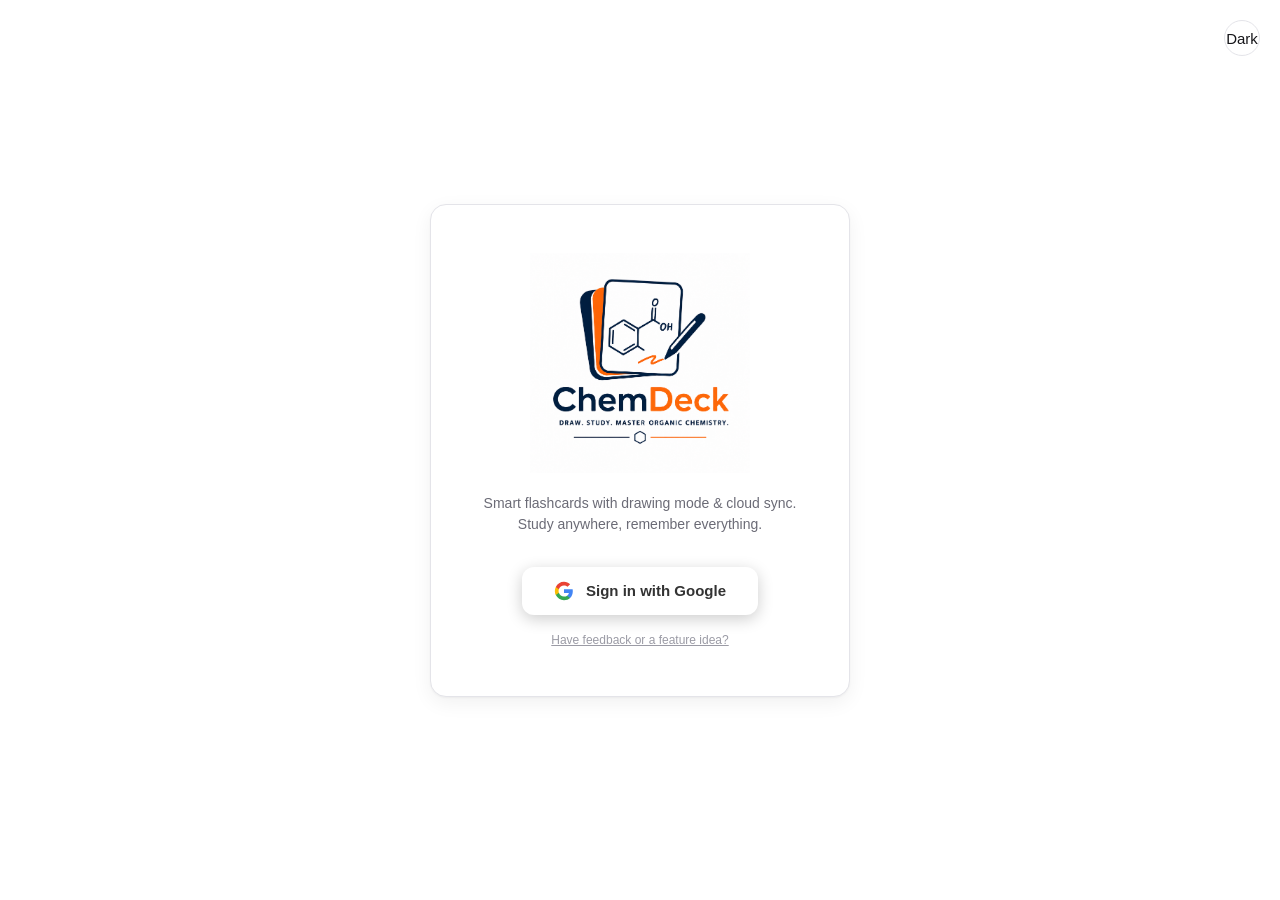
==== index.html @ 566e8d5b "Redesign maintenance page as asymmetric hero, add design guidelines Replace the floating centered ca" ====
<!DOCTYPE html>
<html lang="en">

<head>
    <meta charset="UTF-8" />
    <meta name="viewport" content="width=device-width, initial-scale=1.0, user-scalable=no" />
    <title>CHEMDECK — Smart Flashcards</title>
    <meta name="description" content="A beautiful flashcard app with drawing mode, Google sign-in, and cloud sync." />
    <meta http-equiv="Content-Security-Policy" content="default-src 'self'; script-src 'self' https://www.gstatic.com https://apis.google.com; style-src 'self' 'unsafe-inline' https://fonts.googleapis.com; font-src https://fonts.gstatic.com; img-src 'self' data: https://*.googleusercontent.com; connect-src 'self' https://*.googleapis.com https://securetoken.googleapis.com https://*.firebaseio.com wss://*.firebaseio.com; frame-src https://accounts.google.com https://*.firebaseapp.com; object-src 'none'; base-uri 'self';" />
    <script src="theme-init.js"></script>
    <link rel="preconnect" href="https://fonts.googleapis.com" />
    <link rel="preconnect" href="https://fonts.gstatic.com" crossorigin />
    <link href="https://fonts.googleapis.com/css2?family=Inter:wght@300;400;500;600;700;800&display=swap"
        rel="stylesheet" />
    <link rel="stylesheet" href="style.css" />

</head>

<body>

    <div id="maintenance-screen" class="maintenance-screen">
        <svg class="maintenance-watermark" viewBox="0 0 100 100" aria-hidden="true">
            <polygon points="100,50 75,93.3 25,93.3 0,50 25,6.7 75,6.7" />
        </svg>
        <div class="maintenance-header">
            <svg class="header-logo" viewBox="0 0 100 100" aria-hidden="true">
                <polygon points="100,50 75,93.3 25,93.3 0,50 25,6.7 75,6.7" />
            </svg>
            <span class="logo-text">ChemDeck</span>
        </div>
        <div class="maintenance-content">
            <h1>Do not disturb, science in progress</h1>
            <p>We spilled some code on the floor and we're cleaning it up. No flashcards were harmed. Give us a few minutes and act surprised when it's better.</p>
            <a class="btn btn-accent" href="https://docs.google.com/forms/d/e/1FAIpQLScUP8M6NQgWFrLJnILMcgqaDOjJzO_IBMbGm-C5LzXB8sd2Ug/viewform?usp=dialog"
                target="_blank" rel="noopener noreferrer">Send Feedback</a>
        </div>
    </div>
    <script src="status-check.js"></script>

    <div class="bg-glow">
        <div class="orb"></div>
        <div class="orb"></div>
        <div class="orb"></div>
    </div>

    <div id="login-screen">
        <button class="theme-toggle-login" id="theme-toggle-login" title="Toggle dark mode">Dark</button>
        <div class="login-card">
            <img src="logo-full.png" alt="ChemDeck — Draw. Study. Master organic chemistry." class="login-logo" />
            <p>Smart flashcards with drawing mode &amp; cloud sync.<br>Study anywhere, remember everything.</p>
            <button class="btn-google" id="btn-login">
                <svg viewBox="0 0 24 24">
                    <path fill="#4285F4"
                        d="M22.56 12.25c0-.78-.07-1.53-.2-2.25H12v4.26h5.92a5.06 5.06 0 0 1-2.2 3.32v2.77h3.57c2.08-1.92 3.27-4.74 3.27-8.1z" />
                    <path fill="#34A853"
                        d="M12 23c2.97 0 5.46-.98 7.28-2.66l-3.57-2.77c-.98.66-2.23 1.06-3.71 1.06-2.86 0-5.29-1.93-6.16-4.53H2.18v2.84C3.99 20.53 7.7 23 12 23z" />
                    <path fill="#FBBC05"
                        d="M5.84 14.09c-.22-.66-.35-1.36-.35-2.09s.13-1.43.35-2.09V7.07H2.18C1.43 8.55 1 10.22 1 12s.43 3.45 1.18 4.93l2.85-2.22.81-.62z" />
                    <path fill="#EA4335"
                        d="M12 5.38c1.62 0 3.06.56 4.21 1.64l3.15-3.15C17.45 2.09 14.97 1 12 1 7.7 1 3.99 3.47 2.18 7.07l3.66 2.84c.87-2.6 3.3-4.53 6.16-4.53z" />
                </svg>
                Sign in with Google
            </button>
            <a class="feedback-link"
                href="https://docs.google.com/forms/d/e/1FAIpQLScUP8M6NQgWFrLJnILMcgqaDOjJzO_IBMbGm-C5LzXB8sd2Ug/viewform?usp=dialog"
                target="_blank" rel="noopener noreferrer">Have feedback or a feature idea?</a>
        </div>
    </div>

    <div id="app">
        <header>
            <div class="header-left">
                <svg class="header-logo" viewBox="0 0 100 100" aria-hidden="true">
                    <polygon points="100,50 75,93.3 25,93.3 0,50 25,6.7 75,6.7" />
                </svg>
                <span class="logo-text">ChemDeck</span>
            </div>
            <div class="header-right">
                <div class="sync-indicator" id="sync-indicator">
                    <div class="sync-dot" id="sync-dot"></div>
                    <span id="sync-text">Synced</span>
                </div>
                <img class="user-avatar" id="user-avatar" src="" alt="avatar" />
                <span class="user-name" id="user-name"></span>
                <button class="btn btn-sm" id="theme-toggle" title="Toggle dark mode">Dark</button>
                <a class="btn btn-sm" id="btn-feedback"
                    href="https://docs.google.com/forms/d/e/1FAIpQLScUP8M6NQgWFrLJnILMcgqaDOjJzO_IBMbGm-C5LzXB8sd2Ug/viewform?usp=dialog"
                    target="_blank" rel="noopener noreferrer">Feedback</a>
                <button class="btn btn-sm" id="btn-logout">Sign Out</button>
            </div>
        </header>

        <div class="deck-bar" id="deck-bar"></div>

        <div class="toolbar" id="toolbar">
            <button class="btn btn-accent" id="btn-add"><span>＋</span> New Card</button>
            <button class="btn" id="btn-shuffle">Shuffle</button>
            <button class="btn" id="btn-draw-toggle">Draw</button>
            <button class="btn" id="btn-scratchpad-toggle">Pad</button>
            <button class="btn" id="btn-clear-canvas" style="display:none">Clear</button>
            <div class="spacer"></div>
            <span class="card-counter" id="card-counter">0 / 0</span>
        </div>

        <div class="card-stage" id="card-stage" style="display:none">
            <button class="card-nav-btn" id="btn-prev">‹</button>

            <div class="card-container" id="card-container">
                <div class="card-inner" id="card-inner">
                    <div class="card-face front">
                        <div class="card-face-label">
                            <span>Question</span>
                            <span class="side-badge">FRONT</span>
                        </div>
                        <div class="card-text" id="front-text" contenteditable="true"
                            data-placeholder="Click to type your question…"></div>
                        <div class="card-flip-hint">Click outside text to flip</div>
                        <canvas class="canvas-layer" id="canvas-front"></canvas>
                        <div class="draw-toolbar" id="draw-toolbar-front"></div>
                        <div class="flip-zone" id="flip-front"></div>
                    </div>
                    <div class="card-face back">
                        <div class="card-face-label">
                            <span>Answer</span>
                            <span class="side-badge">BACK</span>
                        </div>
                        <div class="card-text" id="back-text" contenteditable="true"
                            data-placeholder="Click to type the answer…"></div>
                        <div class="card-flip-hint">Click outside text to flip</div>
                        <canvas class="canvas-layer" id="canvas-back"></canvas>
                        <div class="draw-toolbar" id="draw-toolbar-back"></div>
                        <div class="flip-zone" id="flip-back"></div>
                    </div>
                </div>
            </div>

            <button class="card-nav-btn" id="btn-next">›</button>

            <div class="mobile-controls">
                <button class="mobile-btn" id="btn-mobile-prev">‹</button>
                <button class="mobile-btn flip-btn" id="btn-mobile-flip">↺ Flip</button>
                <button class="mobile-btn" id="btn-mobile-next">›</button>
            </div>

            <div class="scratchpad-container" id="scratchpad-container">
                <div class="scratchpad-header">
                    <span>Scratchpad</span>
                    <button class="btn btn-sm" id="btn-clear-scratchpad"
                        style="background:transparent; border:1px solid rgba(255,255,255,0.2); padding:4px 8px; color:var(--text-secondary);">
                        Clear</button>
                </div>
                <div class="draw-toolbar active" id="draw-toolbar-scratchpad"
                    style="position:static; transform:none; display:flex; padding:6px 12px; background:rgba(0,0,0,0.2); border-radius:0; border:none; border-bottom:1px solid var(--glass-border); flex-wrap:wrap; box-shadow:none; cursor:default;">
                </div>
                <div class="scratchpad-body">
                    <canvas class="scratchpad-canvas" id="canvas-scratchpad"></canvas>
                </div>
            </div>
        </div>

        <div class="empty-state" id="empty-state">
            <h2>No flashcards yet</h2>
            <p>Create your first flashcard to start studying. Your cards sync across all your devices!</p>
            <button class="btn btn-accent" id="btn-create-first">＋ Create First Card</button>
        </div>

        <div class="card-grid-section" id="grid-section" style="display:none">
            <div class="section-header">All Cards</div>
            <div class="card-grid" id="card-grid"></div>
        </div>
    </div>

    <div class="toast-container" id="toast-container"></div>

    <script type="module" src="script.js"></script>
</body>

</html>
---- style.css ----
*,
        *::before,
        *::after {
            margin: 0;
            padding: 0;
            box-sizing: border-box;
        }

        :root {
            --bg-primary: #ffffff;
            --bg-secondary: #f7f7f8;
            --bg-card: #ffffff;
            --bg-card-hover: #fafafa;
            --glass: #ffffff;
            --glass-border: #e4e4e9;
            --text-primary: #16161a;
            --text-secondary: #6b6b76;
            --text-muted: #9b9ba5;
            --accent: #001e3f;
            --accent-glow: rgba(0, 30, 63, 0.08);
            --accent-light: #143c64;
            --accent-2: #fe6909;
            --accent-2-glow: rgba(254, 105, 9, 0.12);
            --danger: #dc2626;
            --success: #16a34a;
            --warning: #d97706;
            --radius: 12px;
            --radius-sm: 8px;
            --radius-xs: 6px;
            --shadow: 0 1px 2px rgba(16,16,20,0.04), 0 6px 20px rgba(16,16,20,0.06);
            --transition: 0.15s ease;
            color-scheme: light;
        }

        @media (prefers-color-scheme: dark) {
            :root:not([data-theme="light"]) {
                --bg-primary: #0b0f14;
                --bg-secondary: #12171e;
                --bg-card: #12171e;
                --bg-card-hover: #1a212b;
                --glass: #12171e;
                --glass-border: #262d38;
                --text-primary: #f1f3f5;
                --text-secondary: #a3adb8;
                --text-muted: #6b7684;
                --accent: #5b8fd9;
                --accent-glow: rgba(91, 143, 217, 0.15);
                --accent-light: #7fa8e3;
                --accent-2: #ff7a1f;
                --accent-2-glow: rgba(255, 122, 31, 0.18);
                --danger: #ef4444;
                --success: #22c55e;
                --warning: #f59e0b;
                --shadow: 0 1px 2px rgba(0,0,0,0.3), 0 8px 24px rgba(0,0,0,0.5);
                color-scheme: dark;
            }
        }

        :root[data-theme="dark"] {
            --bg-primary: #0b0f14;
            --bg-secondary: #12171e;
            --bg-card: #12171e;
            --bg-card-hover: #1a212b;
            --glass: #12171e;
            --glass-border: #262d38;
            --text-primary: #f1f3f5;
            --text-secondary: #a3adb8;
            --text-muted: #6b7684;
            --accent: #5b8fd9;
            --accent-glow: rgba(91, 143, 217, 0.15);
            --accent-light: #7fa8e3;
            --accent-2: #ff7a1f;
            --accent-2-glow: rgba(255, 122, 31, 0.18);
            --danger: #ef4444;
            --success: #22c55e;
            --warning: #f59e0b;
            --shadow: 0 1px 2px rgba(0,0,0,0.3), 0 8px 24px rgba(0,0,0,0.5);
            color-scheme: dark;
        }

        body {
            font-family: 'Inter', -apple-system, sans-serif;
            background: var(--bg-primary);
            color: var(--text-primary);
            min-height: 100vh;
            overflow-x: hidden;
        }

        /* ── Animated Background ── */
        .bg-glow {
            display: none;
        }

        .bg-glow .orb {
            position: absolute;
            border-radius: 50%;
            filter: blur(120px);
            opacity: 0.3;
            animation: orbFloat 20s ease-in-out infinite alternate;
        }

        .bg-glow .orb:nth-child(1) {
            width: 600px;
            height: 600px;
            background: var(--accent);
            top: -10%;
            left: -10%;
            animation-duration: 25s;
        }

        .bg-glow .orb:nth-child(2) {
            width: 500px;
            height: 500px;
            background: var(--accent-2);
            bottom: -15%;
            right: -10%;
            animation-duration: 30s;
            animation-delay: -5s;
        }

        .bg-glow .orb:nth-child(3) {
            width: 350px;
            height: 350px;
            background: #e879f9;
            top: 50%;
            left: 50%;
            transform: translate(-50%, -50%);
            animation-duration: 22s;
            animation-delay: -10s;
        }

        @keyframes orbFloat {
            0% {
                transform: translate(0, 0) scale(1);
            }

            33% {
                transform: translate(40px, -30px) scale(1.05);
            }

            66% {
                transform: translate(-20px, 40px) scale(0.95);
            }

            100% {
                transform: translate(30px, 20px) scale(1.02);
            }
        }

        /* ── Login Screen ── */
        #login-screen {
            position: fixed;
            inset: 0;
            z-index: 100;
            display: flex;
            align-items: center;
            justify-content: center;
            background: var(--bg-primary);
            transition: opacity 0.4s ease, visibility 0.4s ease;
        }

        #login-screen.hidden {
            opacity: 0;
            visibility: hidden;
            pointer-events: none;
        }

        .login-card {
            background: var(--glass);
            border: 1px solid var(--glass-border);
            border-radius: 16px;
            padding: 48px 40px;
            text-align: center;
            max-width: 420px;
            width: 90%;
            box-shadow: var(--shadow);
            animation: fadeInUp 0.6s ease-out;
        }

        .login-logo {
            width: 220px;
            max-width: 100%;
            height: auto;
            display: block;
            margin: 0 auto 20px;
        }

        .login-card p {
            color: var(--text-secondary);
            font-size: 14px;
            margin-bottom: 32px;
            line-height: 1.5;
        }

        .btn-google {
            display: inline-flex;
            align-items: center;
            gap: 12px;
            background: #fff;
            color: #333;
            border: none;
            padding: 14px 32px;
            border-radius: 12px;
            font-size: 15px;
            font-weight: 600;
            font-family: inherit;
            cursor: pointer;
            transition: var(--transition);
            box-shadow: 0 4px 16px rgba(0, 0, 0, 0.2);
        }

        .btn-google:hover {
            transform: translateY(-2px);
            box-shadow: 0 8px 24px rgba(0, 0, 0, 0.3);
        }

        .btn-google:active {
            transform: translateY(0);
        }

        .btn-google svg {
            width: 20px;
            height: 20px;
            flex-shrink: 0;
        }

        .btn-google:disabled {
            opacity: 0.6;
            cursor: wait;
        }

        .theme-toggle-login {
            position: absolute;
            top: 20px;
            right: 20px;
            width: 36px;
            height: 36px;
            border-radius: 50%;
            border: 1px solid var(--glass-border);
            background: var(--glass);
            color: var(--text-primary);
            font-size: 15px;
            cursor: pointer;
            display: flex;
            align-items: center;
            justify-content: center;
            transition: var(--transition);
        }

        .theme-toggle-login:hover {
            background: var(--bg-card-hover);
        }

        .feedback-link {
            display: inline-block;
            margin-top: 18px;
            font-size: 12px;
            color: var(--text-muted);
            text-decoration: underline;
        }

        .feedback-link:hover {
            color: var(--accent);
        }

        /* ── Maintenance Screen ── */
        .maintenance-screen {
            display: none;
            position: fixed;
            inset: 0;
            z-index: 1000;
            flex-direction: column;
            background: var(--bg-primary);
            overflow: hidden;
            padding: 28px 40px 64px;
        }

        .maintenance-screen.visible {
            display: flex;
        }

        .maintenance-watermark {
            position: absolute;
            width: 620px;
            height: 620px;
            right: -140px;
            bottom: -160px;
            color: var(--accent);
            opacity: 0.06;
            pointer-events: none;
        }

        .maintenance-watermark polygon {
            fill: currentColor;
        }

        .maintenance-header {
            display: flex;
            align-items: center;
            gap: 10px;
            position: relative;
            z-index: 1;
        }

        .maintenance-content {
            position: relative;
            z-index: 1;
            max-width: 480px;
            margin-top: auto;
            animation: fadeInUp 0.6s ease-out;
        }

        .maintenance-content h1 {
            font-size: 40px;
            font-weight: 800;
            line-height: 1.15;
            color: var(--text-primary);
            margin-bottom: 16px;
        }

        .maintenance-content p {
            color: var(--text-secondary);
            font-size: 15px;
            line-height: 1.6;
            margin-bottom: 28px;
        }

        /* ── App Shell ── */
        #app {
            display: none;
            position: relative;
            z-index: 1;
        }

        #app.visible {
            display: block;
            animation: fadeInUp 0.5s ease-out;
        }

        @keyframes fadeInUp {
            from {
                opacity: 0;
                transform: translateY(20px);
            }

            to {
                opacity: 1;
                transform: translateY(0);
            }
        }

        /* ── Header ── */
        header {
            display: flex;
            align-items: center;
            justify-content: space-between;
            padding: 20px 32px;
            background: var(--bg-primary);
            border-bottom: 1px solid var(--glass-border);
            position: sticky;
            top: 0;
            z-index: 50;
        }

        .header-left {
            display: flex;
            align-items: center;
            gap: 10px;
        }

        .header-logo {
            height: 26px;
            width: 26px;
            display: block;
            color: var(--accent);
            flex-shrink: 0;
        }

        .header-logo polygon {
            fill: currentColor;
        }

        .header-left .logo-text {
            font-size: 20px;
            font-weight: 800;
            color: var(--accent);
        }

        .header-right {
            display: flex;
            align-items: center;
            gap: 10px;
        }

        .user-avatar {
            width: 32px;
            height: 32px;
            border-radius: 50%;
            border: 2px solid var(--accent);
            object-fit: cover;
        }

        .user-name {
            font-size: 13px;
            font-weight: 500;
            color: var(--text-secondary);
            max-width: 120px;
            overflow: hidden;
            text-overflow: ellipsis;
            white-space: nowrap;
        }

        /* ── Buttons ── */
        .btn {
            display: inline-flex;
            align-items: center;
            gap: 6px;
            padding: 10px 16px;
            border-radius: var(--radius-sm);
            font-size: 12px;
            font-weight: 600;
            font-family: inherit;
            border: 1px solid var(--glass-border);
            background: var(--glass);
            color: var(--text-primary);
            cursor: pointer;
            transition: var(--transition);
            white-space: nowrap;
            user-select: none;
            flex-shrink: 0;
            text-decoration: none;
        }

        .btn:hover {
            background: var(--bg-card-hover);
            border-color: rgba(255, 255, 255, 0.18);
            transform: translateY(-1px);
        }

        .btn:active {
            transform: translateY(0);
        }

        .btn-accent {
            background: var(--accent);
            border-color: transparent;
            color: #fff;
        }

        .btn-accent:hover {
            background: var(--accent-light);
            border-color: transparent;
        }

        .btn-danger {
            border-color: rgba(244, 63, 94, 0.3);
            color: var(--danger);
        }

        .btn-danger:hover {
            background: rgba(244, 63, 94, 0.1);
            border-color: rgba(244, 63, 94, 0.4);
        }

        .btn-sm {
            padding: 6px 12px;
            font-size: 11px;
            border-radius: var(--radius-xs);
        }

        .btn-active {
            border-color: var(--accent) !important;
            background: var(--accent-glow) !important;
            color: var(--accent) !important;
        }

        /* ── Toolbar — FIX: wrap nicely, all buttons same row, scroll on overflow ── */
        .toolbar {
            display: flex;
            align-items: center;
            gap: 8px;
            padding: 14px 32px;
            flex-wrap: nowrap;
            overflow-x: auto;
            scrollbar-width: none;
            border-bottom: 1px solid var(--glass-border);
            background: var(--bg-primary);
        }

        .toolbar::-webkit-scrollbar {
            display: none;
        }

        .toolbar .spacer {
            flex: 1;
            min-width: 8px;
        }

        .card-counter {
            font-size: 12px;
            color: var(--text-secondary);
            font-weight: 500;
            background: var(--glass);
            padding: 5px 12px;
            border-radius: 20px;
            border: 1px solid var(--glass-border);
            white-space: nowrap;
            flex-shrink: 0;
        }

        /* ── Card Stage ── */
        .card-stage {
            display: flex;
            align-items: center;
            justify-content: center;
            padding: 32px 40px 52px;
            min-height: 480px;
            perspective: 1200px;
            background: var(--bg-primary);
        }

        .card-nav-btn {
            width: 44px;
            height: 44px;
            border-radius: 50%;
            border: 1px solid var(--glass-border);
            background: var(--glass);
            color: var(--text-primary);
            display: flex;
            align-items: center;
            justify-content: center;
            cursor: pointer;
            transition: var(--transition);
            flex-shrink: 0;
            font-size: 20px;
        }

        .card-nav-btn:hover {
            background: var(--bg-card-hover);
            transform: scale(1.08);
        }

        .card-nav-btn:disabled {
            opacity: 0.3;
            cursor: not-allowed;
            transform: none;
        }

        /* ── Mobile Controls ── */
        .mobile-controls {
            display: none;
            width: 100%;
            max-width: 400px;
            margin: 16px auto 0;
            gap: 12px;
            justify-content: center;
            align-items: center;
        }

        .mobile-btn {
            background: var(--glass);
            border: 1px solid var(--glass-border);
            color: var(--text-primary);
            border-radius: 8px;
            padding: 12px 18px;
            font-size: 14px;
            font-weight: 600;
            display: flex;
            align-items: center;
            justify-content: center;
            gap: 6px;
            cursor: pointer;
            transition: var(--transition);
        }

        .mobile-btn:hover {
            background: var(--bg-card-hover);
            transform: translateY(-2px);
        }

        .mobile-btn:active {
            transform: translateY(0);
        }

        .mobile-btn:disabled {
            opacity: 0.3;
            cursor: not-allowed;
            transform: none;
        }

        .mobile-btn.flip-btn {
            flex: 1;
            background: var(--accent-glow);
            border-color: var(--accent);
            color: var(--text-primary);
        }

        .mobile-btn.flip-btn:hover {
            background: rgba(0, 30, 63, 0.16);
        }

        /* ── Flashcard ── */
        .card-container {
            width: 580px;
            max-width: calc(100vw - 160px);
            height: 360px;
            margin: 0 20px;
            position: relative;
            /* FIX: disable long-press text selection */
            -webkit-user-select: none;
            user-select: none;
            -webkit-touch-callout: none;
        }

        .card-inner {
            width: 100%;
            height: 100%;
            position: relative;
            transform-style: preserve-3d;
            transition: transform 0.7s cubic-bezier(0.4, 0, 0.2, 1);
        }

        .card-container.flipped .card-inner {
            transform: rotateY(180deg);
        }

        .card-face {
            position: absolute;
            inset: 0;
            backface-visibility: hidden;
            border-radius: 16px;
            border: 1px solid var(--glass-border);
            background: var(--bg-card);
            box-shadow: var(--shadow);
            display: flex;
            flex-direction: column;
            overflow: hidden;
        }

        .card-face.back {
            transform: rotateY(180deg);
            pointer-events: none;
        }

        .card-container.flipped .card-face.front {
            pointer-events: none;
        }

        .card-container.flipped .card-face.back {
            pointer-events: auto;
        }

        .card-face-label {
            font-size: 10px;
            font-weight: 700;
            text-transform: uppercase;
            letter-spacing: 2px;
            color: var(--text-muted);
            padding: 14px 20px 0;
            display: flex;
            align-items: center;
            justify-content: space-between;
            flex-shrink: 0;
            /* FIX: no text selection on labels */
            -webkit-user-select: none;
            user-select: none;
        }

        .card-face-label .side-badge {
            background: var(--accent);
            color: #fff;
            padding: 3px 10px;
            border-radius: 20px;
            font-size: 9px;
            letter-spacing: 1.5px;
        }

        .card-face.back .card-face-label .side-badge {
            background: var(--accent-2);
        }

        .card-text {
            flex: 1;
            padding: 12px 24px 16px;
            font-size: 18px;
            line-height: 1.6;
            font-weight: 400;
            color: var(--text-primary);
            overflow-y: auto;
            outline: none;
            display: flex;
            align-items: center;
            justify-content: center;
            text-align: center;
            word-break: break-word;
            cursor: text;
            position: relative;
            z-index: 2;
            /* Allow text selection only when contenteditable */
            -webkit-user-select: text;
            user-select: text;
        }

        .card-text:empty::before {
            content: attr(data-placeholder);
            color: var(--text-muted);
            font-style: italic;
            pointer-events: none;
        }

        body.draw-mode .card-text:empty::before,
        .card-text.has-drawing:empty:not(:focus)::before {
            display: none;
        }

        body.draw-mode .card-flip-hint {
            opacity: 0.3;
        }

        body.draw-mode .card-face-label {
            opacity: 0.3;
        }

        .card-text:focus {
            background: var(--accent-glow);
            border-radius: 8px;
        }

        .card-flip-hint {
            font-size: 10px;
            color: var(--text-muted);
            text-align: center;
            padding: 0 20px 10px;
            flex-shrink: 0;
            letter-spacing: 0.5px;
            /* FIX: no selection */
            -webkit-user-select: none;
            user-select: none;
            pointer-events: none;
        }

        .flip-zone {
            position: absolute;
            inset: 0;
            z-index: 1;
            cursor: pointer;
            /* FIX: prevent long-press callout */
            -webkit-user-select: none;
            user-select: none;
            -webkit-touch-callout: none;
        }

        /* ── Drawing Canvas ── */
        .canvas-layer {
            position: absolute;
            inset: 0;
            border-radius: 20px;
            z-index: 10;
            pointer-events: none;
            cursor: crosshair;
            touch-action: none;
            /* FIX: overflow visible for zoom */
            transform-origin: 0 0;
        }

        .canvas-layer.active {
            pointer-events: auto;
        }

        /* ── Draw Toolbar — FIX: compact, draggable, small ── */
        .draw-toolbar {
            position: absolute;
            z-index: 20;
            display: none;
            background: var(--bg-card);
            border: 1px solid var(--glass-border);
            border-radius: 12px;
            padding: 6px 10px;
            gap: 6px;
            align-items: center;
            flex-wrap: nowrap;
            overflow-x: auto;
            scrollbar-width: none;
            max-width: calc(100% - 16px);
            box-shadow: var(--shadow);
            /* Start at top-right so it doesn't block the card center */
            bottom: auto;
            top: 12px;
            left: 50%;
            transform: translateX(-50%);
            cursor: grab;
            /* Compact height */
            min-height: 36px;
        }

        .draw-toolbar::-webkit-scrollbar {
            display: none;
        }

        .draw-toolbar.dragging {
            cursor: grabbing;
        }

        .draw-toolbar.active {
            display: flex;
        }

        .draw-toolbar .drag-handle {
            font-size: 11px;
            color: var(--text-muted);
            cursor: grab;
            padding: 0 4px 0 0;
            flex-shrink: 0;
            letter-spacing: 1px;
        }

        .color-swatch {
            width: 18px;
            height: 18px;
            border-radius: 50%;
            border: 2px solid transparent;
            cursor: pointer;
            transition: var(--transition);
            flex-shrink: 0;
        }

        .color-swatch:hover,
        .color-swatch.active {
            border-color: #fff;
            transform: scale(1.15);
        }

        .eraser-btn {
            display: flex;
            align-items: center;
            gap: 3px;
            padding: 3px 6px;
            border-radius: 6px;
            border: 2px solid transparent;
            background: rgba(255, 255, 255, 0.08);
            color: var(--text-secondary);
            cursor: pointer;
            transition: var(--transition);
            font-size: 10px;
            font-weight: 600;
            font-family: inherit;
            flex-shrink: 0;
            white-space: nowrap;
        }

        .eraser-btn:hover {
            background: rgba(255, 255, 255, 0.14);
            color: var(--text-primary);
        }

        .eraser-btn.active {
            border-color: var(--danger);
            background: rgba(244, 63, 94, 0.15);
            color: #fff;
        }

        .eraser-btn svg {
            width: 11px;
            height: 11px;
            fill: currentColor;
        }

        .draw-size {
            width: 40px;
            accent-color: var(--accent);
        }

        .draw-toolbar .sep {
            width: 1px;
            height: 14px;
            background: var(--glass-border);
            margin: 0 2px;
            flex-shrink: 0;
        }

        .undo-redo-btn {
            display: flex;
            align-items: center;
            justify-content: center;
            width: 22px;
            height: 22px;
            border-radius: 5px;
            border: 1px solid rgba(255, 255, 255, 0.12);
            background: rgba(255, 255, 255, 0.06);
            color: var(--text-secondary);
            cursor: pointer;
            transition: var(--transition);
            font-size: 11px;
            flex-shrink: 0;
            padding: 0;
            font-family: inherit;
        }

        .undo-redo-btn:hover:not(:disabled) {
            background: rgba(255, 255, 255, 0.14);
            color: var(--text-primary);
        }

        .undo-redo-btn:disabled {
            opacity: 0.25;
            cursor: not-allowed;
        }

        /* ── Highlighter button ── */
        .highlighter-btn {
            display: flex;
            align-items: center;
            gap: 3px;
            padding: 3px 6px;
            border-radius: 6px;
            border: 2px solid transparent;
            background: rgba(255, 255, 255, 0.08);
            color: var(--text-secondary);
            cursor: pointer;
            transition: var(--transition);
            font-size: 10px;
            font-weight: 600;
            font-family: inherit;
            flex-shrink: 0;
            white-space: nowrap;
        }

        .highlighter-btn:hover {
            background: rgba(255, 255, 255, 0.14);
            color: var(--text-primary);
        }

        .highlighter-btn.active {
            border-color: var(--warning);
            background: rgba(245, 158, 11, 0.15);
            color: #fff;
        }

        .highlighter-btn svg {
            width: 12px;
            height: 12px;
            fill: currentColor;
        }

        /* ── Scratchpad ── */
        .scratchpad-container {
            display: none;
            flex-direction: column;
            width: 340px;
            height: 380px;
            background: var(--bg-card);
            border: 1px solid var(--glass-border);
            border-radius: 16px;
            box-shadow: var(--shadow);
            position: relative;
            flex-shrink: 0;
            margin-left: 24px;
        }

        body.scratchpad-open .scratchpad-container {
            display: flex;
            animation: fadeInRight 0.3s ease-out;
        }

        @keyframes fadeInRight {
            from {
                opacity: 0;
                transform: translateX(20px);
            }

            to {
                opacity: 1;
                transform: translateX(0);
            }
        }

        .scratchpad-header {
            display: flex;
            align-items: center;
            justify-content: space-between;
            padding: 14px 18px;
            border-bottom: 1px solid var(--glass-border);
            background: var(--bg-secondary);
            border-radius: 16px 16px 0 0;
        }

        .scratchpad-header span {
            font-size: 13px;
            font-weight: 700;
            color: var(--text-secondary);
            text-transform: uppercase;
            letter-spacing: 1px;
            display: flex;
            align-items: center;
            gap: 6px;
        }

        .scratchpad-body {
            flex: 1;
            position: relative;
            border-radius: 0 0 16px 16px;
            overflow: hidden;
            background: var(--bg-primary);
        }

        .scratchpad-canvas {
            position: absolute;
            inset: 0;
            width: 100%;
            height: 100%;
            cursor: crosshair;
            touch-action: none;
            z-index: 10;
        }

        /* ── Card Grid ── */
        .card-grid-section {
            padding: 0 32px 60px;
            background: var(--bg-primary);
        }

        .section-header {
            font-size: 13px;
            font-weight: 700;
            color: var(--text-secondary);
            text-transform: uppercase;
            letter-spacing: 1.5px;
            margin-bottom: 14px;
            padding-left: 4px;
        }

        .card-grid {
            display: grid;
            grid-template-columns: repeat(auto-fill, minmax(200px, 1fr));
            gap: 16px;
        }

        .grid-card {
            background: var(--bg-card);
            border: 1px solid var(--glass-border);
            border-radius: var(--radius-sm);
            padding: 20px;
            cursor: pointer;
            transition: var(--transition);
            position: relative;
            min-height: 110px;
            display: flex;
            flex-direction: column;
            justify-content: center;
        }

        .grid-card:hover {
            background: var(--bg-card-hover);
            box-shadow: var(--shadow);
            border-color: var(--accent);
        }

        .grid-card.active {
            border-color: var(--accent);
            background: var(--accent-glow);
        }

        .grid-card-drawing-preview {
            width: 100%;
            height: auto;
            max-height: 60px;
            object-fit: contain;
            margin-bottom: 8px;
            border-radius: 6px;
            pointer-events: none;
            background: var(--bg-secondary);
        }

        .grid-card .gc-front {
            font-size: 13px;
            font-weight: 600;
            color: var(--text-primary);
            margin-bottom: 4px;
            overflow: hidden;
            text-overflow: ellipsis;
            display: -webkit-box;
            -webkit-line-clamp: 2;
            line-clamp: 2;
            -webkit-box-orient: vertical;
        }

        .grid-card .gc-back {
            font-size: 11px;
            color: var(--text-muted);
            overflow: hidden;
            text-overflow: ellipsis;
            display: -webkit-box;
            -webkit-line-clamp: 1;
            line-clamp: 1;
            -webkit-box-orient: vertical;
        }

        .grid-card .gc-num {
            position: absolute;
            top: 8px;
            right: 10px;
            font-size: 10px;
            font-weight: 700;
            color: var(--text-muted);
        }

        .grid-card .gc-delete {
            position: absolute;
            bottom: 8px;
            right: 8px;
            width: 24px;
            height: 24px;
            border-radius: 6px;
            border: none;
            background: transparent;
            color: var(--text-muted);
            cursor: pointer;
            display: flex;
            align-items: center;
            justify-content: center;
            font-size: 14px;
            transition: var(--transition);
            opacity: 0;
        }

        .grid-card:hover .gc-delete {
            opacity: 1;
        }

        .grid-card .gc-delete:hover {
            color: var(--danger);
            background: rgba(244, 63, 94, 0.1);
        }

        .grid-card.add-card {
            border-style: dashed;
            border-color: var(--glass-border);
            align-items: center;
            color: var(--text-secondary);
            font-size: 13px;
            font-weight: 600;
            gap: 4px;
            flex-direction: column;
            background: var(--bg-primary);
        }

        .grid-card.add-card:hover {
            border-color: var(--accent);
            color: var(--accent);
            background: var(--accent-glow);
        }

        .grid-card.add-card .plus {
            font-size: 28px;
            line-height: 1;
        }

        /* ── Empty State ── */
        .empty-state {
            display: flex;
            flex-direction: column;
            align-items: center;
            justify-content: center;
            padding: 60px 20px;
            text-align: center;
            animation: fadeInUp 0.6s ease-out;
        }

        .empty-state h2 {
            font-size: 22px;
            font-weight: 700;
            margin-bottom: 8px;
        }

        .empty-state p {
            color: var(--text-secondary);
            font-size: 14px;
            margin-bottom: 24px;
            max-width: 360px;
            line-height: 1.5;
        }

        /* ── Confirm Modal ── */
        .modal-overlay {
            position: fixed;
            inset: 0;
            z-index: 200;
            background: rgba(0, 0, 0, 0.4);
            display: flex;
            align-items: center;
            justify-content: center;
            animation: modalFadeIn 0.2s ease;
        }

        .modal-box {
            background: var(--bg-card);
            border: 1px solid var(--glass-border);
            border-radius: var(--radius);
            padding: 32px 36px;
            max-width: 400px;
            width: 90%;
            box-shadow: var(--shadow);
            animation: fadeInUp 0.25s ease-out;
        }

        .modal-box h3 {
            font-size: 16px;
            font-weight: 700;
            margin-bottom: 8px;
        }

        .modal-box p {
            font-size: 13px;
            color: var(--text-secondary);
            margin-bottom: 20px;
            line-height: 1.5;
        }

        .modal-actions {
            display: flex;
            gap: 10px;
            justify-content: flex-end;
        }

        @keyframes modalFadeIn {
            from {
                opacity: 0;
            }

            to {
                opacity: 1;
            }
        }

        /* ── Toast ── */
        .toast-container {
            position: fixed;
            bottom: 28px;
            right: 28px;
            z-index: 9999;
            display: flex;
            flex-direction: column;
            gap: 10px;
        }

        .toast {
            background: var(--bg-secondary);
            border: 1px solid var(--glass-border);
            border-radius: var(--radius-sm);
            padding: 14px 22px;
            font-size: 13px;
            font-weight: 500;
            color: var(--text-primary);
            box-shadow: var(--shadow);
            animation: toastIn 0.3s ease-out;
            display: flex;
            align-items: center;
            gap: 10px;
        }

        .toast.success {
            border-left: 3px solid var(--success);
        }

        .toast.error {
            border-left: 3px solid var(--danger);
        }

        .toast.info {
            border-left: 3px solid var(--accent-2);
        }

        @keyframes toastIn {
            from {
                opacity: 0;
                transform: translateX(40px);
            }

            to {
                opacity: 1;
                transform: translateX(0);
            }
        }

        /* ── Sync indicator ── */
        .sync-indicator {
            display: flex;
            align-items: center;
            gap: 6px;
            font-size: 11px;
            color: var(--text-muted);
        }

        .sync-dot {
            width: 6px;
            height: 6px;
            border-radius: 50%;
            background: var(--success);
            flex-shrink: 0;
        }

        .sync-dot.syncing {
            background: var(--warning);
            animation: pulse 1s ease infinite;
        }

        @keyframes pulse {

            0%,
            100% {
                opacity: 1;
            }

            50% {
                opacity: 0.4;
            }
        }

        /* ── Loading spinner ── */
        .spinner {
            width: 18px;
            height: 18px;
            border: 2px solid rgba(255, 255, 255, 0.2);
            border-top-color: #fff;
            border-radius: 50%;
            animation: spin 0.6s linear infinite;
            display: inline-block;
        }

        @keyframes spin {
            to {
                transform: rotate(360deg);
            }
        }

        /* ── Deck Bar ── */
        .deck-bar {
            display: flex;
            align-items: center;
            gap: 10px;
            padding: 12px 32px;
            overflow-x: auto;
            scrollbar-width: none;
            border-bottom: 1px solid var(--glass-border);
            background: var(--bg-primary);
        }

        .deck-bar::-webkit-scrollbar {
            display: none;
        }

        .deck-bar-label {
            font-size: 10px;
            font-weight: 700;
            text-transform: uppercase;
            letter-spacing: 1.5px;
            color: var(--text-muted);
            flex-shrink: 0;
            margin-right: 4px;
        }

        .deck-chip {
            display: flex;
            align-items: center;
            gap: 8px;
            padding: 8px 16px;
            border-radius: 20px;
            border: 1px solid var(--glass-border);
            background: var(--bg-card);
            color: var(--text-secondary);
            font-size: 13px;
            font-weight: 600;
            font-family: inherit;
            cursor: pointer;
            transition: var(--transition);
            white-space: nowrap;
            flex-shrink: 0;
            position: relative;
        }

        .deck-chip:hover {
            background: var(--bg-card-hover);
            border-color: var(--glass-border);
            color: var(--text-primary);
        }

        .deck-chip.active {
            background: var(--accent-glow);
            border-color: var(--accent);
            color: var(--accent);
        }

        .deck-chip .deck-count {
            font-size: 10px;
            opacity: 0.7;
            font-weight: 400;
        }

        .deck-chip .deck-actions {
            display: flex;
            gap: 2px;
            margin-left: 2px;
        }

        .deck-chip .deck-action-btn {
            background: none;
            border: none;
            color: inherit;
            cursor: pointer;
            font-size: 11px;
            padding: 0 2px;
            opacity: 0;
            transition: opacity 0.2s;
            font-family: inherit;
        }

        .deck-chip:hover .deck-action-btn,
        .deck-chip.active .deck-action-btn {
            opacity: 0.6;
        }

        .deck-chip .deck-action-btn:hover {
            opacity: 1;
        }

        .deck-chip.add-deck {
            border-style: dashed;
            border-color: var(--glass-border);
            color: var(--text-secondary);
            gap: 4px;
            background: var(--bg-primary);
        }

        .deck-chip.add-deck:hover {
            border-color: var(--accent);
            color: var(--accent);
            background: var(--accent-glow);
        }

        /* ── Deck Modal ── */
        .deck-modal-overlay {
            position: fixed;
            inset: 0;
            z-index: 200;
            background: rgba(0, 0, 0, 0.4);
            display: flex;
            align-items: center;
            justify-content: center;
            animation: modalFadeIn 0.2s ease;
        }

        .deck-modal {
            background: var(--bg-card);
            border: 1px solid var(--glass-border);
            border-radius: var(--radius);
            padding: 32px 36px;
            max-width: 420px;
            width: 90%;
            box-shadow: var(--shadow);
            animation: fadeInUp 0.25s ease-out;
        }

        .deck-modal h3 {
            font-size: 16px;
            font-weight: 700;
            margin-bottom: 16px;
        }

        .deck-modal input {
            width: 100%;
            padding: 10px 14px;
            border-radius: var(--radius-xs);
            border: 1px solid var(--glass-border);
            background: var(--bg-primary);
            color: var(--text-primary);
            font-size: 14px;
            font-family: inherit;
            outline: none;
            margin-bottom: 16px;
        }

        .deck-modal input:focus {
            border-color: var(--accent);
        }

        .deck-modal .modal-actions {
            display: flex;
            gap: 10px;
            justify-content: flex-end;
        }

        /* ── Responsive ── */
        @media (max-width: 768px) {
            .maintenance-screen {
                padding: 20px 24px 48px;
            }

            .maintenance-watermark {
                width: 420px;
                height: 420px;
                right: -110px;
                bottom: -110px;
            }

            .maintenance-content h1 {
                font-size: 30px;
            }

            header {
                padding: 14px 20px;
            }

            .toolbar {
                padding: 10px 16px;
                gap: 6px;
            }

            .card-stage {
                padding: 24px 12px 40px;
                min-height: 400px;
                flex-wrap: wrap;
                gap: 16px;
            }

            .card-container {
                width: 100%;
                max-width: calc(100vw - 32px);
                height: 320px;
                margin: 0;
            }

            .card-nav-btn {
                display: none;
            }

            .mobile-controls {
                display: flex;
            }

            .scratchpad-container {
                margin-left: 0;
                width: 100%;
                max-width: calc(100vw - 100px);
            }

            .card-text {
                font-size: 16px;
                padding: 10px 18px 14px;
            }

            .card-grid-section {
                padding: 0 20px 44px;
            }

            .card-grid {
                grid-template-columns: repeat(auto-fill, minmax(170px, 1fr));
                gap: 12px;
            }

            .user-name {
                display: none;
            }

            .deck-bar {
                padding: 10px 20px;
                gap: 8px;
            }

            .deck-chip {
                padding: 5px 12px;
                font-size: 11px;
            }

            .login-card {
                padding: 36px 28px;
            }
        }

        @media (max-width: 480px) {
            header {
                padding: 12px 14px;
                gap: 8px;
            }

            .header-left .logo-text {
                font-size: 18px;
            }

            .header-logo {
                height: 22px;
                width: 22px;
            }

            .header-right {
                gap: 6px;
            }

            .sync-indicator {
                display: none;
            }

            .user-avatar {
                width: 32px;
                height: 32px;
            }

            .toolbar {
                padding: 8px 12px;
                gap: 5px;
            }

            .btn {
                padding: 8px 12px;
                font-size: 12px;
                gap: 4px;
                border-radius: 8px;
            }

            .card-counter {
                font-size: 12px;
                padding: 6px 12px;
            }

            .card-stage {
                padding: 16px 8px 32px;
                min-height: 340px;
            }

            .card-container {
                height: 260px;
                margin: 0;
                max-width: calc(100vw - 24px);
            }

            .card-face-label {
                padding: 10px 14px 0;
                font-size: 9px;
            }

            .card-face-label .side-badge {
                font-size: 8px;
                padding: 2px 8px;
            }

            .card-text {
                font-size: 14px;
                padding: 8px 14px 10px;
                line-height: 1.5;
            }

            .card-flip-hint {
                font-size: 9px;
                padding: 0 14px 6px;
            }

            .card-face {
                border-radius: 14px;
            }

            .canvas-layer {
                border-radius: 14px;
            }

            .card-grid-section {
                padding: 0 14px 40px;
            }

            .section-header {
                font-size: 12px;
                margin-bottom: 12px;
            }

            .card-grid {
                grid-template-columns: repeat(auto-fill, minmax(140px, 1fr));
                gap: 10px;
            }

            .grid-card {
                padding: 14px;
                min-height: 90px;
                border-radius: 8px;
            }

            .grid-card .gc-front {
                font-size: 12px;
            }

            .grid-card .gc-back {
                font-size: 10px;
            }

            .login-card {
                padding: 36px 28px;
                border-radius: 14px;
            }

            .login-logo {
                width: 180px;
            }

            .login-card p {
                font-size: 14px;
                margin-bottom: 28px;
            }

            .btn-google {
                padding: 12px 28px;
                font-size: 14px;
            }

            .toast-container {
                bottom: 14px;
                right: 14px;
                left: 14px;
            }

            .toast {
                font-size: 13px;
                padding: 12px 16px;
            }

            .empty-state {
                padding: 48px 18px;
            }

            .empty-state h2 {
                font-size: 20px;
            }

            .empty-state p {
                font-size: 14px;
            }

            .modal-box {
                padding: 26px 28px;
            }

            .bg-glow .orb {
                opacity: 0.15;
            }
        }

        @media (pointer: coarse) {
            .card-nav-btn {
                width: 44px;
                height: 44px;
            }

            .btn {
                min-height: 38px;
            }

            .gc-delete {
                width: 32px;
                height: 32px;
                opacity: 1 !important;
            }

            .color-swatch {
                width: 24px;
                height: 24px;
            }

            .eraser-btn {
                min-height: 26px;
            }
        }

        ::-webkit-scrollbar {
            width: 8px;
        }

        ::-webkit-scrollbar-track {
            background: transparent;
        }

        ::-webkit-scrollbar-thumb {
            background: rgba(107, 107, 118, 0.2);
            border-radius: 4px;
        }

        ::-webkit-scrollbar-thumb:hover {
            background: rgba(107, 107, 118, 0.35);
        }

        ::selection {
            background: var(--accent-glow);
            color: var(--text-primary);
        }
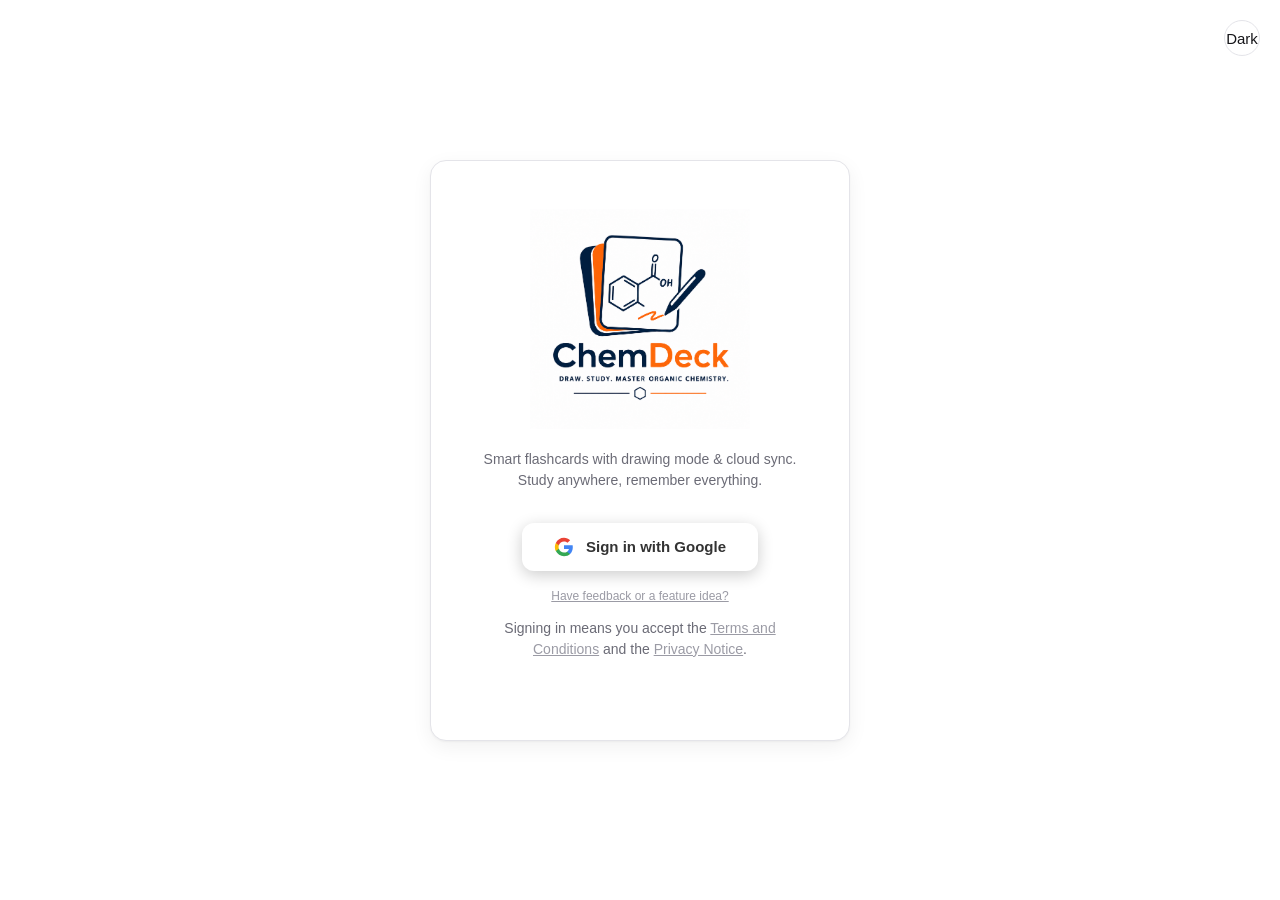
==== commit baecd073: "Fix security vulnerabilities, add cookie consent, terms page, and account confirmation Security fixe" ====
--- a/index.html
+++ b/index.html
@@ -6,7 +6,9 @@
     <meta name="viewport" content="width=device-width, initial-scale=1.0, user-scalable=no" />
     <title>CHEMDECK — Smart Flashcards</title>
     <meta name="description" content="A beautiful flashcard app with drawing mode, Google sign-in, and cloud sync." />
-    <meta http-equiv="Content-Security-Policy" content="default-src 'self'; script-src 'self' https://www.gstatic.com https://apis.google.com; style-src 'self' 'unsafe-inline' https://fonts.googleapis.com; font-src https://fonts.gstatic.com; img-src 'self' data: https://*.googleusercontent.com; connect-src 'self' https://*.googleapis.com https://securetoken.googleapis.com https://*.firebaseio.com wss://*.firebaseio.com; frame-src https://accounts.google.com https://*.firebaseapp.com; object-src 'none'; base-uri 'self';" />
+    <meta http-equiv="Content-Security-Policy"
+        content="default-src 'none'; script-src 'self' https://www.gstatic.com https://apis.google.com; style-src 'self' 'unsafe-inline' https://fonts.googleapis.com; font-src https://fonts.gstatic.com; img-src 'self' data: https://*.googleusercontent.com; connect-src 'self' https://*.googleapis.com https://securetoken.googleapis.com https://*.firebaseio.com wss://*.firebaseio.com; frame-src https://accounts.google.com https://*.firebaseapp.com; object-src 'none'; base-uri 'none'; form-action 'self'; worker-src 'none'; manifest-src 'none'; media-src 'none'; upgrade-insecure-requests" />
+    <meta name="referrer" content="strict-origin-when-cross-origin" />
     <script src="theme-init.js"></script>
     <link rel="preconnect" href="https://fonts.googleapis.com" />
     <link rel="preconnect" href="https://fonts.gstatic.com" crossorigin />
@@ -36,6 +38,55 @@
         </div>
     </div>
     <script src="status-check.js"></script>
+
+    <div class="consent-overlay" id="cookie-consent" role="dialog" aria-modal="true"
+        aria-labelledby="cookie-consent-title">
+        <div class="consent-card">
+            <span class="consent-eyebrow">Before you start</span>
+            <h2 id="cookie-consent-title">We keep a few things in your browser</h2>
+            <p>ChemDeck stores data on this device so the app works at all. Nothing is sold, nothing is shared with
+                advertisers, and there is no third party analytics or tracking here.</p>
+            <ul class="consent-list">
+                <li><strong>Sign-in session.</strong> Set by Google and Firebase Authentication so you stay signed in
+                    between visits.</li>
+                <li><strong>Preferences.</strong> Your light or dark theme choice and whether the sidebar is open.</li>
+                <li><strong>This choice.</strong> A record that you accepted, so we stop asking.</li>
+            </ul>
+            <p class="consent-fineprint">All of it is strictly necessary. If you would rather not have it, close this
+                tab instead. Details are in the <a href="terms.html" target="_blank"
+                    rel="noopener noreferrer">Terms and Privacy Notice</a>.</p>
+            <div class="consent-actions">
+                <button class="btn btn-accent" id="cookie-accept">Accept and continue</button>
+            </div>
+        </div>
+    </div>
+
+    <div class="consent-overlay" id="consent-gate" role="dialog" aria-modal="true" aria-labelledby="consent-gate-title">
+        <div class="consent-card">
+            <span class="consent-eyebrow">Confirm it is you</span>
+            <h2 id="consent-gate-title">Is this the right account?</h2>
+            <p>Your flashcards are tied to this email address. Check it carefully, because cards saved under the wrong
+                account are easy to lose track of.</p>
+            <div class="gate-identity">
+                <img class="gate-avatar" id="gate-avatar" alt="" hidden />
+                <div class="gate-identity-text">
+                    <span class="gate-name" id="gate-name"></span>
+                    <span class="gate-email" id="gate-email"></span>
+                </div>
+            </div>
+            <div class="gate-terms">
+                <label class="gate-terms-label">
+                    <input type="checkbox" id="gate-terms-check" />
+                    <span>I have read and agree to the <a href="terms.html" target="_blank"
+                            rel="noopener noreferrer">Terms and Conditions</a> and the Privacy Notice.</span>
+                </label>
+            </div>
+            <div class="consent-actions">
+                <button class="btn btn-accent" id="gate-confirm">Yes, this is me</button>
+                <button class="btn" id="gate-switch">Use a different account</button>
+            </div>
+        </div>
+    </div>
 
     <div class="bg-glow">
         <div class="orb"></div>
@@ -64,12 +115,19 @@
             <a class="feedback-link"
                 href="https://docs.google.com/forms/d/e/1FAIpQLScUP8M6NQgWFrLJnILMcgqaDOjJzO_IBMbGm-C5LzXB8sd2Ug/viewform?usp=dialog"
                 target="_blank" rel="noopener noreferrer">Have feedback or a feature idea?</a>
+            <p class="login-legal">Signing in means you accept the <a href="terms.html">Terms and Conditions</a> and the
+                <a href="terms.html#privacy">Privacy Notice</a>.</p>
         </div>
     </div>
 
     <div id="app">
         <header>
             <div class="header-left">
+                <button class="btn btn-sm sidebar-toggle-btn" id="btn-sidebar-toggle" title="Toggle sidebar">
+                    <svg viewBox="0 0 24 24" aria-hidden="true">
+                        <path d="M3 6h18M3 12h18M3 18h18" />
+                    </svg>
+                </button>
                 <svg class="header-logo" viewBox="0 0 100 100" aria-hidden="true">
                     <polygon points="100,50 75,93.3 25,93.3 0,50 25,6.7 75,6.7" />
                 </svg>
@@ -86,23 +144,33 @@
                 <a class="btn btn-sm" id="btn-feedback"
                     href="https://docs.google.com/forms/d/e/1FAIpQLScUP8M6NQgWFrLJnILMcgqaDOjJzO_IBMbGm-C5LzXB8sd2Ug/viewform?usp=dialog"
                     target="_blank" rel="noopener noreferrer">Feedback</a>
+                <a class="btn btn-sm" id="btn-terms" href="terms.html">Terms</a>
                 <button class="btn btn-sm" id="btn-logout">Sign Out</button>
             </div>
         </header>
 
-        <div class="deck-bar" id="deck-bar"></div>
-
-        <div class="toolbar" id="toolbar">
-            <button class="btn btn-accent" id="btn-add"><span>＋</span> New Card</button>
-            <button class="btn" id="btn-shuffle">Shuffle</button>
-            <button class="btn" id="btn-draw-toggle">Draw</button>
-            <button class="btn" id="btn-scratchpad-toggle">Pad</button>
-            <button class="btn" id="btn-clear-canvas" style="display:none">Clear</button>
-            <div class="spacer"></div>
-            <span class="card-counter" id="card-counter">0 / 0</span>
-        </div>
-
-        <div class="card-stage" id="card-stage" style="display:none">
+        <div class="app-body">
+            <aside class="sidebar" id="sidebar">
+                <div class="sidebar-header">Folders &amp; Sets</div>
+                <div class="sidebar-actions">
+                    <button class="sidebar-action-btn" id="btn-new-folder"><span>＋</span> New Folder</button>
+                    <button class="sidebar-action-btn" id="btn-new-set"><span>＋</span> New Set</button>
+                </div>
+                <div class="sidebar-list" id="sidebar-list"></div>
+            </aside>
+
+            <div class="main-content">
+                <div class="toolbar" id="toolbar">
+                    <button class="btn btn-accent" id="btn-add"><span>＋</span> New Card</button>
+                    <button class="btn" id="btn-shuffle">Shuffle</button>
+                    <button class="btn" id="btn-draw-toggle">Draw</button>
+                    <button class="btn" id="btn-scratchpad-toggle">Pad</button>
+                    <button class="btn" id="btn-clear-canvas" style="display:none">Clear</button>
+                    <div class="spacer"></div>
+                    <span class="card-counter" id="card-counter">0 / 0</span>
+                </div>
+
+                <div class="card-stage" id="card-stage" style="display:none">
             <button class="card-nav-btn" id="btn-prev">‹</button>
 
             <div class="card-container" id="card-container">
@@ -149,24 +217,24 @@
                         style="background:transparent; border:1px solid rgba(255,255,255,0.2); padding:4px 8px; color:var(--text-secondary);">
                         Clear</button>
                 </div>
-                <div class="draw-toolbar active" id="draw-toolbar-scratchpad"
-                    style="position:static; transform:none; display:flex; padding:6px 12px; background:rgba(0,0,0,0.2); border-radius:0; border:none; border-bottom:1px solid var(--glass-border); flex-wrap:wrap; box-shadow:none; cursor:default;">
-                </div>
                 <div class="scratchpad-body">
                     <canvas class="scratchpad-canvas" id="canvas-scratchpad"></canvas>
-                </div>
-            </div>
-        </div>
-
-        <div class="empty-state" id="empty-state">
-            <h2>No flashcards yet</h2>
-            <p>Create your first flashcard to start studying. Your cards sync across all your devices!</p>
-            <button class="btn btn-accent" id="btn-create-first">＋ Create First Card</button>
-        </div>
-
-        <div class="card-grid-section" id="grid-section" style="display:none">
-            <div class="section-header">All Cards</div>
-            <div class="card-grid" id="card-grid"></div>
+                    <div class="draw-toolbar" id="draw-toolbar-scratchpad"></div>
+                </div>
+            </div>
+        </div>
+
+                <div class="empty-state" id="empty-state">
+                    <h2>No flashcards yet</h2>
+                    <p>Create your first flashcard to start studying. Your cards sync across all your devices!</p>
+                    <button class="btn btn-accent" id="btn-create-first">＋ Create First Card</button>
+                </div>
+
+                <div class="card-grid-section" id="grid-section" style="display:none">
+                    <div class="section-header">All Cards</div>
+                    <div class="card-grid" id="card-grid"></div>
+                </div>
+            </div>
         </div>
     </div>
 
--- a/style.css
+++ b/style.css
@@ -359,7 +359,7 @@
             border-bottom: 1px solid var(--glass-border);
             position: sticky;
             top: 0;
-            z-index: 50;
+            z-index: 95;
         }
 
         .header-left {
@@ -642,6 +642,11 @@
             pointer-events: none;
         }
 
+        /* Let the draw toolbar be dragged past the card's own edge */
+        body.draw-mode .card-face {
+            overflow: visible;
+        }
+
         .card-container.flipped .card-face.front {
             pointer-events: none;
         }
@@ -797,6 +802,32 @@
             display: none;
         }
 
+        /* Reflows to a vertical strip when dragged somewhere too narrow
+           to fit the toolbar horizontally, or when manually locked. */
+        .draw-toolbar.vertical {
+            flex-direction: column;
+            flex-wrap: nowrap;
+            width: auto;
+            max-width: none;
+            max-height: calc(100vh - 24px);
+            overflow-x: visible;
+            overflow-y: auto;
+        }
+
+        .draw-toolbar.vertical .drag-handle {
+            padding: 0 0 4px 0;
+        }
+
+        .draw-toolbar.vertical .sep {
+            width: 14px;
+            height: 1px;
+            margin: 2px 0;
+        }
+
+        .draw-toolbar .orient-lock-btn {
+            font-size: 12px;
+        }
+
         .draw-toolbar.dragging {
             cursor: grabbing;
         }
@@ -1003,11 +1034,17 @@
             background: var(--bg-primary);
         }
 
+        /* Let the scratchpad's draw toolbar be dragged past its own edge */
+        body.scratchpad-open .scratchpad-body {
+            overflow: visible;
+        }
+
         .scratchpad-canvas {
             position: absolute;
             inset: 0;
             width: 100%;
             height: 100%;
+            border-radius: 0 0 16px 16px;
             cursor: crosshair;
             touch-action: none;
             z-index: 10;
@@ -1334,39 +1371,80 @@
         }
 
         /* ── Deck Bar ── */
-        .deck-bar {
-            display: flex;
-            align-items: center;
-            gap: 10px;
-            padding: 12px 32px;
-            overflow-x: auto;
-            scrollbar-width: none;
-            border-bottom: 1px solid var(--glass-border);
-            background: var(--bg-primary);
-        }
-
-        .deck-bar::-webkit-scrollbar {
-            display: none;
-        }
-
-        .deck-bar-label {
-            font-size: 10px;
+        /* ── Sidebar toggle (header) ── */
+        .sidebar-toggle-btn {
+            display: flex;
+            align-items: center;
+            justify-content: center;
+            padding: 7px 8px;
+        }
+
+        .sidebar-toggle-btn svg {
+            width: 16px;
+            height: 16px;
+            fill: none;
+            stroke: currentColor;
+            stroke-width: 1.8;
+            stroke-linecap: round;
+        }
+
+        /* ── App body / Sidebar ── */
+        .app-body {
+            display: flex;
+            align-items: stretch;
+        }
+
+        .sidebar {
+            width: 260px;
+            flex-shrink: 0;
+            display: flex;
+            flex-direction: column;
+            background: var(--bg-secondary);
+            border-right: 1px solid var(--glass-border);
+            overflow: hidden;
+            transition: width 0.2s ease, opacity 0.2s ease;
+        }
+
+        body:not(.sidebar-open) .sidebar {
+            width: 0;
+            opacity: 0;
+            border-right-color: transparent;
+        }
+
+        .main-content {
+            flex: 1;
+            min-width: 0;
+            display: flex;
+            flex-direction: column;
+        }
+
+        .sidebar-header {
+            padding: 18px 18px 8px;
+            font-size: 11px;
             font-weight: 700;
             text-transform: uppercase;
             letter-spacing: 1.5px;
             color: var(--text-muted);
             flex-shrink: 0;
-            margin-right: 4px;
-        }
-
-        .deck-chip {
+            white-space: nowrap;
+        }
+
+        .sidebar-actions {
+            display: flex;
+            flex-direction: column;
+            gap: 6px;
+            padding: 4px 12px 12px;
+            flex-shrink: 0;
+        }
+
+        .sidebar-action-btn {
             display: flex;
             align-items: center;
             gap: 8px;
-            padding: 8px 16px;
-            border-radius: 20px;
-            border: 1px solid var(--glass-border);
-            background: var(--bg-card);
+            padding: 8px 10px;
+            border-radius: 8px;
+            border: 1px dashed var(--glass-border);
+            background: var(--bg-primary);
             color: var(--text-secondary);
             font-size: 13px;
             font-weight: 600;
@@ -1374,67 +1452,128 @@
             cursor: pointer;
             transition: var(--transition);
             white-space: nowrap;
-            flex-shrink: 0;
-            position: relative;
-        }
-
-        .deck-chip:hover {
-            background: var(--bg-card-hover);
-            border-color: var(--glass-border);
-            color: var(--text-primary);
-        }
-
-        .deck-chip.active {
-            background: var(--accent-glow);
+        }
+
+        .sidebar-action-btn:hover {
             border-color: var(--accent);
             color: var(--accent);
-        }
-
-        .deck-chip .deck-count {
-            font-size: 10px;
-            opacity: 0.7;
-            font-weight: 400;
-        }
-
-        .deck-chip .deck-actions {
-            display: flex;
+            background: var(--accent-glow);
+        }
+
+        .sidebar-list {
+            flex: 1;
+            overflow-y: auto;
+            padding: 4px 10px 16px;
+        }
+
+        .sidebar-row {
+            display: flex;
+            align-items: center;
+            gap: 7px;
+            padding: 7px 8px;
+            border-radius: 8px;
+            cursor: pointer;
+            color: var(--text-secondary);
+            font-size: 13px;
+            font-weight: 600;
+            white-space: nowrap;
+            transition: var(--transition);
+        }
+
+        .sidebar-row:hover {
+            background: var(--bg-card-hover);
+        }
+
+        .sidebar-row.active {
+            background: var(--accent-glow);
+            color: var(--accent);
+        }
+
+        .sidebar-row.nested {
+            padding-left: 28px;
+        }
+
+        .sidebar-row.dragging {
+            opacity: 0.4;
+        }
+
+        .sidebar-row.drop-target {
+            background: var(--accent-2-glow);
+            outline: 1.5px dashed var(--accent-2);
+            outline-offset: -1.5px;
+        }
+
+        .node-icon {
+            width: 15px;
+            height: 15px;
+            flex-shrink: 0;
+            fill: none;
+            stroke: currentColor;
+            stroke-width: 1.6;
+            stroke-linejoin: round;
+            color: var(--text-muted);
+        }
+
+        .sidebar-row.active .node-icon {
+            color: var(--accent);
+        }
+
+        .node-name {
+            flex: 1;
+            overflow: hidden;
+            text-overflow: ellipsis;
+        }
+
+        .node-actions {
+            display: none;
             gap: 2px;
-            margin-left: 2px;
-        }
-
-        .deck-chip .deck-action-btn {
+            flex-shrink: 0;
+        }
+
+        .sidebar-row:hover .node-actions {
+            display: flex;
+        }
+
+        .node-action-btn {
             background: none;
             border: none;
             color: inherit;
             cursor: pointer;
             font-size: 11px;
-            padding: 0 2px;
-            opacity: 0;
-            transition: opacity 0.2s;
+            padding: 2px 3px;
+            opacity: 0.6;
+            border-radius: 4px;
             font-family: inherit;
         }
 
-        .deck-chip:hover .deck-action-btn,
-        .deck-chip.active .deck-action-btn {
-            opacity: 0.6;
-        }
-
-        .deck-chip .deck-action-btn:hover {
+        .node-action-btn:hover {
             opacity: 1;
-        }
-
-        .deck-chip.add-deck {
-            border-style: dashed;
-            border-color: var(--glass-border);
-            color: var(--text-secondary);
-            gap: 4px;
-            background: var(--bg-primary);
-        }
-
-        .deck-chip.add-deck:hover {
-            border-color: var(--accent);
-            color: var(--accent);
-            background: var(--accent-glow);
+            background: rgba(255, 255, 255, 0.08);
+        }
+
+        .folder-caret {
+            width: 10px;
+            flex-shrink: 0;
+            font-size: 11px;
+            color: var(--text-muted);
+            display: inline-block;
+            transition: transform 0.15s ease;
+        }
+
+        .sidebar-folder.expanded .folder-caret {
+            transform: rotate(90deg);
+        }
+
+        .sidebar-folder-decks {
+            display: none;
+        }
+
+        .sidebar-folder.expanded .sidebar-folder-decks {
+            display: block;
+        }
+
+        .sidebar-top-decks {
+            margin-top: 4px;
         }
 
         /* ── Deck Modal ── */
@@ -1561,14 +1700,27 @@
                 display: none;
             }
 
-            .deck-bar {
-                padding: 10px 20px;
-                gap: 8px;
-            }
-
-            .deck-chip {
-                padding: 5px 12px;
-                font-size: 11px;
+            .app-body {
+                position: relative;
+            }
+
+            .sidebar {
+                position: fixed;
+                top: 0;
+                left: 0;
+                height: 100vh;
+                padding-top: 60px;
+                z-index: 90;
+                width: 260px !important;
+                opacity: 1 !important;
+                border-right-color: var(--glass-border) !important;
+                box-shadow: var(--shadow);
+                transform: translateX(-100%);
+                transition: transform 0.25s ease;
+            }
+
+            body.sidebar-open .sidebar {
+                transform: translateX(0);
             }
 
             .login-card {
@@ -1787,3 +1939,416 @@
             background: var(--accent-glow);
             color: var(--text-primary);
         }
+
+        /* ── Consent screens (cookies, terms, account confirmation) ── */
+        .consent-overlay {
+            display: none;
+            position: fixed;
+            inset: 0;
+            z-index: 900;
+            background: var(--bg-primary);
+            padding: 32px 24px;
+            overflow-y: auto;
+            align-items: center;
+        }
+
+        .consent-overlay.visible {
+            display: flex;
+        }
+
+        .consent-card {
+            background: var(--glass);
+            border: 1px solid var(--glass-border);
+            border-left: 3px solid var(--accent-2);
+            border-radius: 16px;
+            box-shadow: var(--shadow);
+            padding: 36px 36px 32px;
+            width: 100%;
+            max-width: 520px;
+            margin: auto auto auto 8vw;
+            animation: fadeInUp 0.45s ease-out;
+        }
+
+        .consent-eyebrow {
+            display: block;
+            font-size: 11px;
+            font-weight: 700;
+            letter-spacing: 0.09em;
+            text-transform: uppercase;
+            color: var(--accent-2);
+            margin-bottom: 10px;
+        }
+
+        .consent-card h2 {
+            font-size: 27px;
+            font-weight: 800;
+            line-height: 1.2;
+            color: var(--text-primary);
+            margin-bottom: 14px;
+        }
+
+        .consent-card p {
+            color: var(--text-secondary);
+            font-size: 14px;
+            line-height: 1.6;
+            margin-bottom: 18px;
+        }
+
+        .consent-card a {
+            color: var(--accent);
+            font-weight: 600;
+        }
+
+        .consent-list {
+            list-style: none;
+            margin: 0 0 20px;
+            padding: 0;
+            border-top: 1px solid var(--glass-border);
+        }
+
+        .consent-list li {
+            position: relative;
+            padding: 11px 0 11px 22px;
+            border-bottom: 1px solid var(--glass-border);
+            font-size: 13px;
+            line-height: 1.55;
+            color: var(--text-secondary);
+        }
+
+        .consent-list li::before {
+            content: '›';
+            position: absolute;
+            left: 2px;
+            top: 10px;
+            color: var(--accent-2);
+            font-weight: 700;
+        }
+
+        .consent-list strong {
+            color: var(--text-primary);
+            font-weight: 600;
+        }
+
+        .consent-fineprint {
+            font-size: 12.5px;
+            color: var(--text-muted);
+        }
+
+        .consent-actions {
+            display: flex;
+            flex-wrap: wrap;
+            gap: 10px;
+            align-items: center;
+            margin-top: 4px;
+        }
+
+        .consent-actions .btn {
+            padding: 12px 20px;
+            font-size: 13px;
+        }
+
+        .consent-actions .btn:disabled {
+            opacity: 0.45;
+            cursor: not-allowed;
+            transform: none;
+        }
+
+        /* Account confirmation */
+        .gate-identity {
+            display: flex;
+            align-items: center;
+            gap: 14px;
+            padding: 16px 18px;
+            margin-bottom: 20px;
+            background: var(--bg-secondary);
+            border: 1px solid var(--glass-border);
+            border-radius: var(--radius);
+        }
+
+        .gate-avatar {
+            width: 44px;
+            height: 44px;
+            border-radius: 50%;
+            flex-shrink: 0;
+            object-fit: cover;
+            border: 1px solid var(--glass-border);
+        }
+
+        .gate-identity-text {
+            display: flex;
+            flex-direction: column;
+            gap: 3px;
+            min-width: 0;
+        }
+
+        .gate-name {
+            font-size: 13px;
+            font-weight: 600;
+            color: var(--text-secondary);
+        }
+
+        .gate-email {
+            font-size: 16px;
+            font-weight: 700;
+            color: var(--text-primary);
+            word-break: break-all;
+            line-height: 1.3;
+        }
+
+        .gate-terms {
+            margin-bottom: 22px;
+        }
+
+        .gate-terms-label {
+            display: flex;
+            align-items: flex-start;
+            gap: 11px;
+            font-size: 13px;
+            line-height: 1.55;
+            color: var(--text-secondary);
+            cursor: pointer;
+        }
+
+        .gate-terms-label input[type="checkbox"] {
+            margin-top: 2px;
+            width: 17px;
+            height: 17px;
+            flex-shrink: 0;
+            accent-color: var(--accent);
+            cursor: pointer;
+        }
+
+        .login-legal {
+            font-size: 11.5px;
+            color: var(--text-muted);
+            line-height: 1.5;
+            margin: 14px 0 0;
+        }
+
+        .login-legal a {
+            color: var(--text-muted);
+            text-decoration: underline;
+        }
+
+        .login-legal a:hover {
+            color: var(--accent);
+        }
+
+        @media (max-width: 720px) {
+            .consent-card {
+                margin: auto;
+                padding: 28px 22px 26px;
+            }
+
+            .consent-card h2 {
+                font-size: 22px;
+            }
+
+            .consent-actions .btn {
+                width: 100%;
+                justify-content: center;
+            }
+        }
+
+        /* ── Terms and Conditions page ── */
+        .legal-page {
+            position: relative;
+            z-index: 1;
+            max-width: 780px;
+            margin: 0 auto;
+            padding: 28px 24px 90px;
+        }
+
+        .legal-header {
+            display: flex;
+            align-items: center;
+            justify-content: space-between;
+            gap: 16px;
+            flex-wrap: wrap;
+            padding-bottom: 22px;
+            border-bottom: 1px solid var(--glass-border);
+        }
+
+        .legal-brand {
+            display: flex;
+            align-items: center;
+            gap: 10px;
+            text-decoration: none;
+        }
+
+        .legal-hero {
+            padding: 46px 0 34px;
+            max-width: 620px;
+        }
+
+        .legal-hero h1 {
+            font-size: 38px;
+            font-weight: 800;
+            line-height: 1.12;
+            color: var(--text-primary);
+            margin-bottom: 14px;
+        }
+
+        .legal-hero p {
+            color: var(--text-secondary);
+            font-size: 15px;
+            line-height: 1.6;
+        }
+
+        .legal-meta {
+            display: flex;
+            gap: 10px;
+            flex-wrap: wrap;
+            margin-top: 18px;
+            font-size: 11px;
+            font-weight: 700;
+            letter-spacing: 0.07em;
+            text-transform: uppercase;
+            color: var(--text-muted);
+        }
+
+        .legal-meta span {
+            border: 1px solid var(--glass-border);
+            border-radius: 999px;
+            padding: 5px 12px;
+        }
+
+        .legal-toc {
+            border: 1px solid var(--glass-border);
+            border-left: 3px solid var(--accent-2);
+            border-radius: var(--radius);
+            background: var(--bg-secondary);
+            padding: 18px 22px;
+            margin-bottom: 40px;
+        }
+
+        .legal-toc h2 {
+            font-size: 11px;
+            font-weight: 700;
+            letter-spacing: 0.09em;
+            text-transform: uppercase;
+            color: var(--text-muted);
+            margin-bottom: 10px;
+        }
+
+        .legal-toc ol {
+            columns: 2;
+            column-gap: 30px;
+            margin: 0;
+            padding-left: 18px;
+        }
+
+        .legal-toc li {
+            font-size: 13px;
+            line-height: 1.9;
+            break-inside: avoid;
+        }
+
+        .legal-toc a {
+            color: var(--text-secondary);
+            text-decoration: none;
+        }
+
+        .legal-toc a:hover {
+            color: var(--accent);
+            text-decoration: underline;
+        }
+
+        .legal-section {
+            padding-top: 34px;
+            scroll-margin-top: 20px;
+        }
+
+        .legal-section h2 {
+            font-size: 20px;
+            font-weight: 700;
+            color: var(--text-primary);
+            margin-bottom: 12px;
+        }
+
+        .legal-section h3 {
+            font-size: 14px;
+            font-weight: 700;
+            color: var(--text-primary);
+            margin: 20px 0 8px;
+        }
+
+        .legal-section p,
+        .legal-section li {
+            color: var(--text-secondary);
+            font-size: 14.5px;
+            line-height: 1.68;
+        }
+
+        .legal-section p {
+            margin-bottom: 13px;
+        }
+
+        .legal-section ul,
+        .legal-section ol {
+            margin: 0 0 14px;
+            padding-left: 20px;
+        }
+
+        .legal-section li {
+            margin-bottom: 7px;
+        }
+
+        .legal-section a {
+            color: var(--accent);
+            font-weight: 600;
+        }
+
+        .legal-section strong {
+            color: var(--text-primary);
+            font-weight: 600;
+        }
+
+        .legal-callout {
+            border: 1px solid var(--glass-border);
+            border-left: 3px solid var(--warning);
+            border-radius: var(--radius-sm);
+            background: var(--bg-secondary);
+            padding: 15px 18px;
+            margin: 16px 0 6px;
+        }
+
+        .legal-callout p:last-child {
+            margin-bottom: 0;
+        }
+
+        .legal-footer {
+            margin-top: 56px;
+            padding-top: 22px;
+            border-top: 1px solid var(--glass-border);
+            display: flex;
+            justify-content: space-between;
+            align-items: center;
+            gap: 16px;
+            flex-wrap: wrap;
+            font-size: 12px;
+            color: var(--text-muted);
+        }
+
+        .legal-footer a {
+            color: var(--text-muted);
+            text-decoration: underline;
+        }
+
+        .legal-footer a:hover {
+            color: var(--accent);
+        }
+
+        @media (max-width: 720px) {
+            .legal-hero h1 {
+                font-size: 28px;
+            }
+
+            .legal-toc ol {
+                columns: 1;
+            }
+
+            .legal-page {
+                padding: 22px 18px 70px;
+            }
+        }
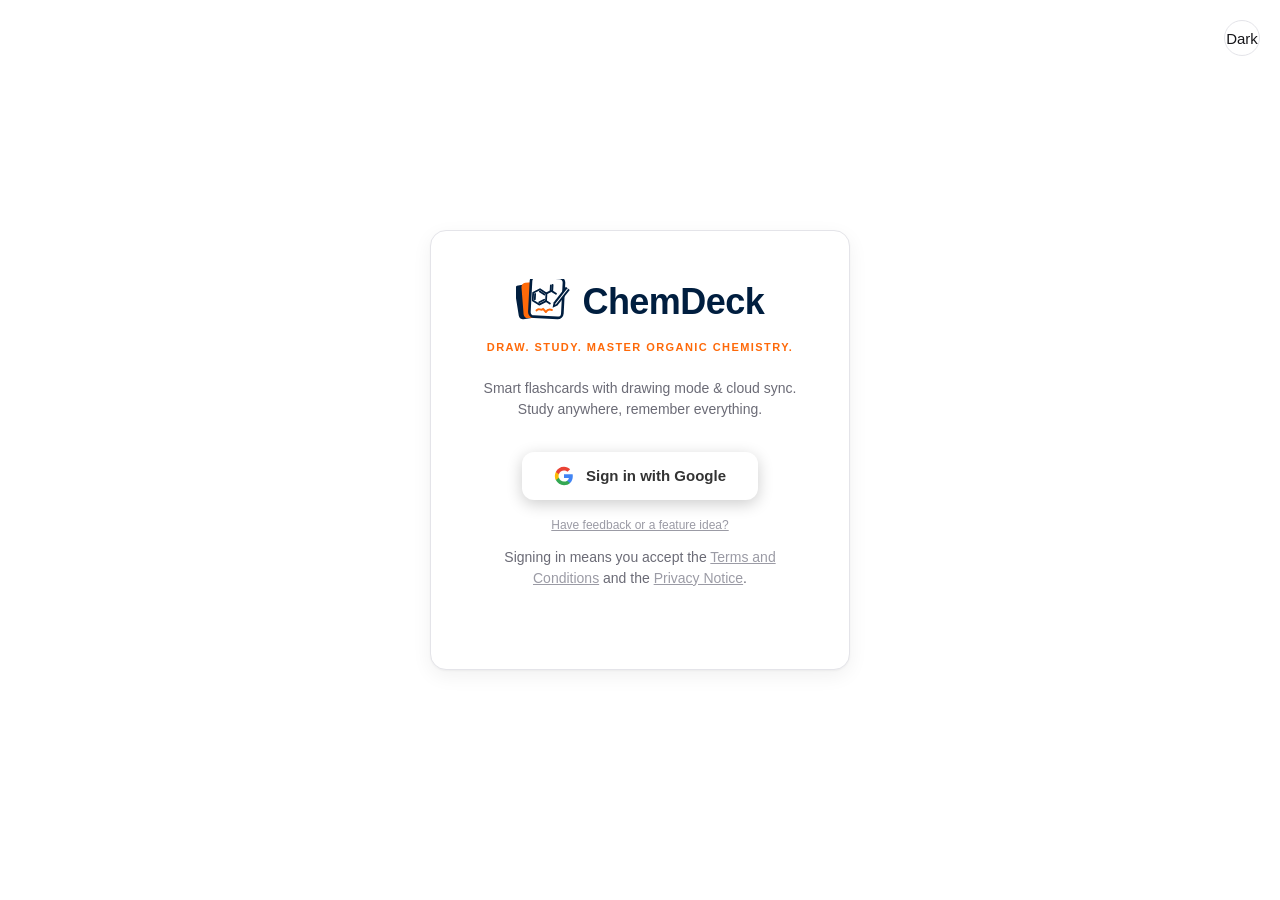
==== commit 098db71f: "Replace hexagon mark with the ChemDeck card-stack logo The wordmark was styled as `.header-left .log" ====
--- a/index.html
+++ b/index.html
@@ -9,6 +9,9 @@
     <meta http-equiv="Content-Security-Policy"
         content="default-src 'none'; script-src 'self' https://www.gstatic.com https://apis.google.com; style-src 'self' 'unsafe-inline' https://fonts.googleapis.com; font-src https://fonts.gstatic.com; img-src 'self' data: https://*.googleusercontent.com; connect-src 'self' https://*.googleapis.com https://securetoken.googleapis.com https://*.firebaseio.com wss://*.firebaseio.com; frame-src https://accounts.google.com https://*.firebaseapp.com; object-src 'none'; base-uri 'none'; form-action 'self'; worker-src 'none'; manifest-src 'none'; media-src 'none'; upgrade-insecure-requests" />
     <meta name="referrer" content="strict-origin-when-cross-origin" />
+    <link rel="icon" href="data:image/svg+xml,%3Csvg%20xmlns%3D%22http%3A%2F%2Fwww.w3.org%2F2000%2Fsvg%22%20viewBox%3D%224%207.5%2096%2078%22%3E%3Crect%20x%3D%229%22%20y%3D%2223%22%20width%3D%2247%22%20height%3D%2258%22%20rx%3D%227%22%20fill%3D%22%23001e3f%22%20transform%3D%22rotate%28-9%2032%2052%29%22%2F%3E%3Crect%20x%3D%2219%22%20y%3D%2220%22%20width%3D%2249%22%20height%3D%2260%22%20rx%3D%227%22%20fill%3D%22%23fe6909%22%20transform%3D%22rotate%28-4.5%2044%2050%29%22%2F%3E%3Cg%20transform%3D%22rotate%283%2060%2046%29%22%3E%3Crect%20x%3D%2232%22%20y%3D%2212%22%20width%3D%2256%22%20height%3D%2268%22%20rx%3D%228%22%20fill%3D%22%23ffffff%22%20stroke%3D%22%23001e3f%22%20stroke-width%3D%224.5%22%2F%3E%3Cg%20fill%3D%22none%22%20stroke%3D%22%23001e3f%22%20stroke-width%3D%223.1%22%20stroke-linecap%3D%22round%22%20stroke-linejoin%3D%22round%22%3E%3Cpolygon%20points%3D%2248%2C33%2059.26%2C39.5%2059.26%2C52.5%2048%2C59%2036.74%2C52.5%2036.74%2C39.5%22%2F%3E%3Cpath%20d%3D%22M40.14%2041.5V50.5%22%2F%3E%3Cpath%20d%3D%22M47.86%2036.84%2056%2041.54%22%2F%3E%3Cpath%20d%3D%22M56%2050.46%2047.86%2055.16%22%2F%3E%3Cpath%20d%3D%22M59.26%2052.5%2066%2056.4%22%2F%3E%3Cpath%20d%3D%22M59.26%2039.5%2067.5%2034.7%22%2F%3E%3Cpath%20d%3D%22M66.1%2034.7V25.5%22%2F%3E%3Cpath%20d%3D%22M68.9%2033.7V24.5%22%2F%3E%3Cpath%20d%3D%22M67.5%2034.7%2075.5%2039.3%22%2F%3E%3C%2Fg%3E%3Cpath%20d%3D%22M44%2069c4-6%207%202%2011-3l5%205c2-4%206-5%2010-4%22%20fill%3D%22none%22%20stroke%3D%22%23fe6909%22%20stroke-width%3D%223.4%22%20stroke-linecap%3D%22round%22%20stroke-linejoin%3D%22round%22%2F%3E%3Cpolygon%20points%3D%2271%2C63%2079.03%2C58.92%2098.43%2C31.42%2091.57%2C26.58%2072.17%2C54.08%22%20fill%3D%22%23001e3f%22%2F%3E%3Cpath%20d%3D%22M75.8%2056.6%2094.5%2030.1%22%20fill%3D%22none%22%20stroke%3D%22%23ffffff%22%20stroke-width%3D%221.8%22%20stroke-linecap%3D%22round%22%2F%3E%3C%2Fg%3E%3C%2Fsvg%3E" />
+    <link rel="icon" href="data:image/svg+xml,%3Csvg%20xmlns%3D%22http%3A%2F%2Fwww.w3.org%2F2000%2Fsvg%22%20viewBox%3D%224%207.5%2096%2078%22%3E%3Crect%20x%3D%229%22%20y%3D%2223%22%20width%3D%2247%22%20height%3D%2258%22%20rx%3D%227%22%20fill%3D%22%232a3f5c%22%20transform%3D%22rotate%28-9%2032%2052%29%22%2F%3E%3Crect%20x%3D%2219%22%20y%3D%2220%22%20width%3D%2249%22%20height%3D%2260%22%20rx%3D%227%22%20fill%3D%22%23ff7a1f%22%20transform%3D%22rotate%28-4.5%2044%2050%29%22%2F%3E%3Cg%20transform%3D%22rotate%283%2060%2046%29%22%3E%3Crect%20x%3D%2232%22%20y%3D%2212%22%20width%3D%2256%22%20height%3D%2268%22%20rx%3D%228%22%20fill%3D%22%2312171e%22%20stroke%3D%22%23e8eef6%22%20stroke-width%3D%224.5%22%2F%3E%3Cg%20fill%3D%22none%22%20stroke%3D%22%23e8eef6%22%20stroke-width%3D%223.1%22%20stroke-linecap%3D%22round%22%20stroke-linejoin%3D%22round%22%3E%3Cpolygon%20points%3D%2248%2C33%2059.26%2C39.5%2059.26%2C52.5%2048%2C59%2036.74%2C52.5%2036.74%2C39.5%22%2F%3E%3Cpath%20d%3D%22M40.14%2041.5V50.5%22%2F%3E%3Cpath%20d%3D%22M47.86%2036.84%2056%2041.54%22%2F%3E%3Cpath%20d%3D%22M56%2050.46%2047.86%2055.16%22%2F%3E%3Cpath%20d%3D%22M59.26%2052.5%2066%2056.4%22%2F%3E%3Cpath%20d%3D%22M59.26%2039.5%2067.5%2034.7%22%2F%3E%3Cpath%20d%3D%22M66.1%2034.7V25.5%22%2F%3E%3Cpath%20d%3D%22M68.9%2033.7V24.5%22%2F%3E%3Cpath%20d%3D%22M67.5%2034.7%2075.5%2039.3%22%2F%3E%3C%2Fg%3E%3Cpath%20d%3D%22M44%2069c4-6%207%202%2011-3l5%205c2-4%206-5%2010-4%22%20fill%3D%22none%22%20stroke%3D%22%23ff7a1f%22%20stroke-width%3D%223.4%22%20stroke-linecap%3D%22round%22%20stroke-linejoin%3D%22round%22%2F%3E%3Cpolygon%20points%3D%2271%2C63%2079.03%2C58.92%2098.43%2C31.42%2091.57%2C26.58%2072.17%2C54.08%22%20fill%3D%22%23e8eef6%22%2F%3E%3Cpath%20d%3D%22M75.8%2056.6%2094.5%2030.1%22%20fill%3D%22none%22%20stroke%3D%22%2312171e%22%20stroke-width%3D%221.8%22%20stroke-linecap%3D%22round%22%2F%3E%3C%2Fg%3E%3C%2Fsvg%3E" media="(prefers-color-scheme: dark)" />
+    <link rel="apple-touch-icon" href="data:image/svg+xml,%3Csvg%20xmlns%3D%22http%3A%2F%2Fwww.w3.org%2F2000%2Fsvg%22%20viewBox%3D%224%207.5%2096%2078%22%3E%3Crect%20x%3D%229%22%20y%3D%2223%22%20width%3D%2247%22%20height%3D%2258%22%20rx%3D%227%22%20fill%3D%22%23001e3f%22%20transform%3D%22rotate%28-9%2032%2052%29%22%2F%3E%3Crect%20x%3D%2219%22%20y%3D%2220%22%20width%3D%2249%22%20height%3D%2260%22%20rx%3D%227%22%20fill%3D%22%23fe6909%22%20transform%3D%22rotate%28-4.5%2044%2050%29%22%2F%3E%3Cg%20transform%3D%22rotate%283%2060%2046%29%22%3E%3Crect%20x%3D%2232%22%20y%3D%2212%22%20width%3D%2256%22%20height%3D%2268%22%20rx%3D%228%22%20fill%3D%22%23ffffff%22%20stroke%3D%22%23001e3f%22%20stroke-width%3D%224.5%22%2F%3E%3Cg%20fill%3D%22none%22%20stroke%3D%22%23001e3f%22%20stroke-width%3D%223.1%22%20stroke-linecap%3D%22round%22%20stroke-linejoin%3D%22round%22%3E%3Cpolygon%20points%3D%2248%2C33%2059.26%2C39.5%2059.26%2C52.5%2048%2C59%2036.74%2C52.5%2036.74%2C39.5%22%2F%3E%3Cpath%20d%3D%22M40.14%2041.5V50.5%22%2F%3E%3Cpath%20d%3D%22M47.86%2036.84%2056%2041.54%22%2F%3E%3Cpath%20d%3D%22M56%2050.46%2047.86%2055.16%22%2F%3E%3Cpath%20d%3D%22M59.26%2052.5%2066%2056.4%22%2F%3E%3Cpath%20d%3D%22M59.26%2039.5%2067.5%2034.7%22%2F%3E%3Cpath%20d%3D%22M66.1%2034.7V25.5%22%2F%3E%3Cpath%20d%3D%22M68.9%2033.7V24.5%22%2F%3E%3Cpath%20d%3D%22M67.5%2034.7%2075.5%2039.3%22%2F%3E%3C%2Fg%3E%3Cpath%20d%3D%22M44%2069c4-6%207%202%2011-3l5%205c2-4%206-5%2010-4%22%20fill%3D%22none%22%20stroke%3D%22%23fe6909%22%20stroke-width%3D%223.4%22%20stroke-linecap%3D%22round%22%20stroke-linejoin%3D%22round%22%2F%3E%3Cpolygon%20points%3D%2271%2C63%2079.03%2C58.92%2098.43%2C31.42%2091.57%2C26.58%2072.17%2C54.08%22%20fill%3D%22%23001e3f%22%2F%3E%3Cpath%20d%3D%22M75.8%2056.6%2094.5%2030.1%22%20fill%3D%22none%22%20stroke%3D%22%23ffffff%22%20stroke-width%3D%221.8%22%20stroke-linecap%3D%22round%22%2F%3E%3C%2Fg%3E%3C%2Fsvg%3E" />
     <script src="theme-init.js"></script>
     <link rel="preconnect" href="https://fonts.googleapis.com" />
     <link rel="preconnect" href="https://fonts.gstatic.com" crossorigin />
@@ -20,14 +23,16 @@
 
 <body>
 
+    <svg class="brand-sprite" width="0" height="0" aria-hidden="true" focusable="false">
+        <symbol id="cd-mark" viewBox="4 7.5 96 78"><rect x="9" y="23" width="47" height="58" rx="7" fill="var(--mark-back)" transform="rotate(-9 32 52)"/><rect x="19" y="20" width="49" height="60" rx="7" fill="var(--accent-2)" transform="rotate(-4.5 44 50)"/><g transform="rotate(3 60 46)"><rect x="32" y="12" width="56" height="68" rx="8" fill="var(--mark-card)" stroke="var(--mark-ink)" stroke-width="4.5"/><g fill="none" stroke="var(--mark-ink)" stroke-width="3.1" stroke-linecap="round" stroke-linejoin="round"><polygon points="48,33 59.26,39.5 59.26,52.5 48,59 36.74,52.5 36.74,39.5"/><path d="M40.14 41.5V50.5"/><path d="M47.86 36.84 56 41.54"/><path d="M56 50.46 47.86 55.16"/><path d="M59.26 52.5 66 56.4"/><path d="M59.26 39.5 67.5 34.7"/><path d="M66.1 34.7V25.5"/><path d="M68.9 33.7V24.5"/><path d="M67.5 34.7 75.5 39.3"/></g><path d="M44 69c4-6 7 2 11-3l5 5c2-4 6-5 10-4" fill="none" stroke="var(--accent-2)" stroke-width="3.4" stroke-linecap="round" stroke-linejoin="round"/><polygon points="71,63 79.03,58.92 98.43,31.42 91.57,26.58 72.17,54.08" fill="var(--mark-ink)"/><path d="M75.8 56.6 94.5 30.1" fill="none" stroke="var(--mark-card)" stroke-width="1.8" stroke-linecap="round"/></g></symbol>
+    </svg>
+
     <div id="maintenance-screen" class="maintenance-screen">
         <svg class="maintenance-watermark" viewBox="0 0 100 100" aria-hidden="true">
-            <polygon points="100,50 75,93.3 25,93.3 0,50 25,6.7 75,6.7" />
-        </svg>
-        <div class="maintenance-header">
-            <svg class="header-logo" viewBox="0 0 100 100" aria-hidden="true">
-                <polygon points="100,50 75,93.3 25,93.3 0,50 25,6.7 75,6.7" />
-            </svg>
+        <polygon points="100,50 75,93.3 25,93.3 0,50 25,6.7 75,6.7" />
+    </svg>
+        <div class="maintenance-header brand-lockup">
+            <svg class="header-logo" viewBox="4 7.5 96 78" aria-hidden="true"><use href="#cd-mark" /></svg>
             <span class="logo-text">ChemDeck</span>
         </div>
         <div class="maintenance-content">
@@ -42,6 +47,10 @@
     <div class="consent-overlay" id="cookie-consent" role="dialog" aria-modal="true"
         aria-labelledby="cookie-consent-title">
         <div class="consent-card">
+            <div class="brand-lockup consent-brand">
+                <svg class="header-logo" viewBox="4 7.5 96 78" aria-hidden="true"><use href="#cd-mark" /></svg>
+                <span class="logo-text">ChemDeck</span>
+            </div>
             <span class="consent-eyebrow">Before you start</span>
             <h2 id="cookie-consent-title">We keep a few things in your browser</h2>
             <p>ChemDeck stores data on this device so the app works at all. Nothing is sold, nothing is shared with
@@ -63,6 +72,10 @@
 
     <div class="consent-overlay" id="consent-gate" role="dialog" aria-modal="true" aria-labelledby="consent-gate-title">
         <div class="consent-card">
+            <div class="brand-lockup consent-brand">
+                <svg class="header-logo" viewBox="4 7.5 96 78" aria-hidden="true"><use href="#cd-mark" /></svg>
+                <span class="logo-text">ChemDeck</span>
+            </div>
             <span class="consent-eyebrow">Confirm it is you</span>
             <h2 id="consent-gate-title">Is this the right account?</h2>
             <p>Your flashcards are tied to this email address. Check it carefully, because cards saved under the wrong
@@ -97,7 +110,11 @@
     <div id="login-screen">
         <button class="theme-toggle-login" id="theme-toggle-login" title="Toggle dark mode">Dark</button>
         <div class="login-card">
-            <img src="logo-full.png" alt="ChemDeck — Draw. Study. Master organic chemistry." class="login-logo" />
+            <div class="brand-lockup login-brand">
+                <svg class="header-logo" viewBox="4 7.5 96 78" aria-hidden="true"><use href="#cd-mark" /></svg>
+                <span class="logo-text">ChemDeck</span>
+            </div>
+            <p class="login-tagline">Draw. Study. Master organic chemistry.</p>
             <p>Smart flashcards with drawing mode &amp; cloud sync.<br>Study anywhere, remember everything.</p>
             <button class="btn-google" id="btn-login">
                 <svg viewBox="0 0 24 24">
@@ -122,15 +139,13 @@
 
     <div id="app">
         <header>
-            <div class="header-left">
+            <div class="header-left brand-lockup">
                 <button class="btn btn-sm sidebar-toggle-btn" id="btn-sidebar-toggle" title="Toggle sidebar">
                     <svg viewBox="0 0 24 24" aria-hidden="true">
                         <path d="M3 6h18M3 12h18M3 18h18" />
                     </svg>
                 </button>
-                <svg class="header-logo" viewBox="0 0 100 100" aria-hidden="true">
-                    <polygon points="100,50 75,93.3 25,93.3 0,50 25,6.7 75,6.7" />
-                </svg>
+                <svg class="header-logo" viewBox="4 7.5 96 78" aria-hidden="true"><use href="#cd-mark" /></svg>
                 <span class="logo-text">ChemDeck</span>
             </div>
             <div class="header-right">
--- a/style.css
+++ b/style.css
@@ -24,6 +24,9 @@
             --danger: #dc2626;
             --success: #16a34a;
             --warning: #d97706;
+            --mark-ink: #001e3f;
+            --mark-back: #001e3f;
+            --mark-card: #ffffff;
             --radius: 12px;
             --radius-sm: 8px;
             --radius-xs: 6px;
@@ -51,6 +54,9 @@
                 --danger: #ef4444;
                 --success: #22c55e;
                 --warning: #f59e0b;
+                --mark-ink: #e8eef6;
+                --mark-back: #2a3f5c;
+                --mark-card: #12171e;
                 --shadow: 0 1px 2px rgba(0,0,0,0.3), 0 8px 24px rgba(0,0,0,0.5);
                 color-scheme: dark;
             }
@@ -74,6 +80,9 @@
             --danger: #ef4444;
             --success: #22c55e;
             --warning: #f59e0b;
+            --mark-ink: #e8eef6;
+            --mark-back: #2a3f5c;
+            --mark-card: #12171e;
             --shadow: 0 1px 2px rgba(0,0,0,0.3), 0 8px 24px rgba(0,0,0,0.5);
             color-scheme: dark;
         }
@@ -177,12 +186,29 @@
             animation: fadeInUp 0.6s ease-out;
         }
 
-        .login-logo {
-            width: 220px;
-            max-width: 100%;
-            height: auto;
-            display: block;
-            margin: 0 auto 20px;
+        .login-brand {
+            justify-content: center;
+            gap: 14px;
+            margin-bottom: 14px;
+        }
+
+        .login-brand .header-logo {
+            height: 46px;
+            width: auto;
+        }
+
+        .login-brand .logo-text {
+            font-size: 36px;
+        }
+
+        .login-card .login-tagline {
+            font-size: 11px;
+            font-weight: 700;
+            letter-spacing: 0.13em;
+            line-height: 1.5;
+            text-transform: uppercase;
+            color: var(--accent-2);
+            margin-bottom: 22px;
         }
 
         .login-card p {
@@ -369,20 +395,33 @@
         }
 
         .header-logo {
-            height: 26px;
-            width: 26px;
+            height: 27px;
+            width: auto;
             display: block;
             color: var(--accent);
             flex-shrink: 0;
         }
 
-        .header-logo polygon {
-            fill: currentColor;
-        }
-
-        .header-left .logo-text {
+        .brand-sprite {
+            position: absolute;
+            width: 0;
+            height: 0;
+            overflow: hidden;
+        }
+
+        /* -- Brand lockup (hexagon mark + wordmark) -- */
+        .brand-lockup {
+            display: inline-flex;
+            align-items: center;
+            gap: 10px;
+            text-decoration: none;
+        }
+
+        .logo-text {
             font-size: 20px;
             font-weight: 800;
+            letter-spacing: -0.015em;
+            line-height: 1;
             color: var(--accent);
         }
 
@@ -1734,13 +1773,13 @@
                 gap: 8px;
             }
 
-            .header-left .logo-text {
+            header .logo-text {
                 font-size: 18px;
             }
 
             .header-logo {
-                height: 22px;
-                width: 22px;
+                height: 23px;
+                width: auto;
             }
 
             .header-right {
@@ -1846,8 +1885,13 @@
                 border-radius: 14px;
             }
 
-            .login-logo {
-                width: 180px;
+            .login-brand .header-logo {
+                height: 37px;
+                width: auto;
+            }
+
+            .login-brand .logo-text {
+                font-size: 29px;
             }
 
             .login-card p {
@@ -1969,6 +2013,19 @@
             animation: fadeInUp 0.45s ease-out;
         }
 
+        .consent-brand {
+            margin-bottom: 22px;
+        }
+
+        .consent-brand .header-logo {
+            height: 24px;
+            width: auto;
+        }
+
+        .consent-brand .logo-text {
+            font-size: 17px;
+        }
+
         .consent-eyebrow {
             display: block;
             font-size: 11px;
@@ -2160,6 +2217,12 @@
         }
 
         .legal-header {
+            position: sticky;
+            top: 0;
+            z-index: 5;
+            background: var(--bg-primary);
+            padding-top: 18px;
+            margin-top: -28px;
             display: flex;
             align-items: center;
             justify-content: space-between;
@@ -2169,11 +2232,40 @@
             border-bottom: 1px solid var(--glass-border);
         }
 
-        .legal-brand {
-            display: flex;
-            align-items: center;
-            gap: 10px;
-            text-decoration: none;
+        .legal-watermark {
+            position: fixed;
+            width: 560px;
+            height: 560px;
+            right: -240px;
+            bottom: -250px;
+            color: var(--accent);
+            opacity: 0.04;
+            pointer-events: none;
+            z-index: 0;
+        }
+
+        .legal-watermark polygon {
+            fill: currentColor;
+        }
+
+        .legal-brand .header-logo,
+        .legal-brand .logo-text {
+            transition: color var(--transition);
+        }
+
+        .legal-brand:hover .header-logo,
+        .legal-brand:hover .logo-text {
+            color: var(--accent-2);
+        }
+
+        .legal-eyebrow {
+            display: block;
+            font-size: 11px;
+            font-weight: 700;
+            letter-spacing: 0.09em;
+            text-transform: uppercase;
+            color: var(--accent-2);
+            margin-bottom: 12px;
         }
 
         .legal-hero {
@@ -2259,7 +2351,24 @@
             scroll-margin-top: 20px;
         }
 
+        .legal-num {
+            display: inline-flex;
+            align-items: center;
+            justify-content: center;
+            width: 28px;
+            height: 28px;
+            margin-right: 11px;
+            flex-shrink: 0;
+            font-size: 12px;
+            font-weight: 800;
+            color: var(--bg-primary);
+            background: var(--accent);
+            clip-path: polygon(100% 50%, 75% 93.3%, 25% 93.3%, 0 50%, 25% 6.7%, 75% 6.7%);
+        }
+
         .legal-section h2 {
+            display: flex;
+            align-items: center;
             font-size: 20px;
             font-weight: 700;
             color: var(--text-primary);
@@ -2317,6 +2426,18 @@
             margin-bottom: 0;
         }
 
+        .legal-footer .header-logo {
+            height: 19px;
+            width: auto;
+            color: var(--text-muted);
+            margin-right: 8px;
+        }
+
+        .legal-footer-brand {
+            display: flex;
+            align-items: center;
+        }
+
         .legal-footer {
             margin-top: 56px;
             padding-top: 22px;
@@ -2351,4 +2472,15 @@
             .legal-page {
                 padding: 22px 18px 70px;
             }
-        }
+
+            .legal-header {
+                margin-top: -22px;
+            }
+
+            .legal-watermark {
+                width: 360px;
+                height: 360px;
+                right: -120px;
+                bottom: -130px;
+            }
+        }
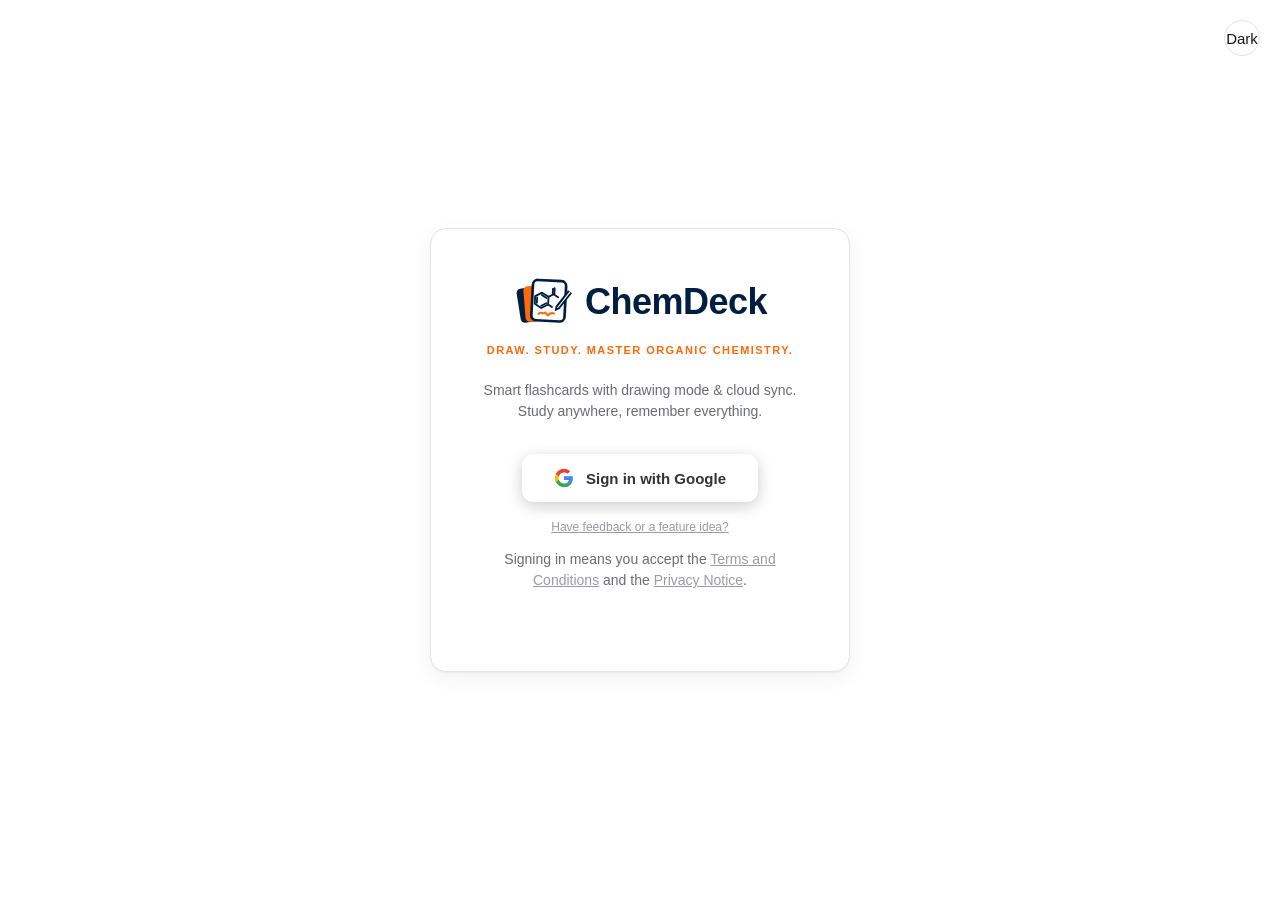
==== commit 288800a1: "Stop the logo mark reading as cut off Two problems. The viewBox was cropped to within 0.9 units of t" ====
--- a/index.html
+++ b/index.html
@@ -9,9 +9,9 @@
     <meta http-equiv="Content-Security-Policy"
         content="default-src 'none'; script-src 'self' https://www.gstatic.com https://apis.google.com; style-src 'self' 'unsafe-inline' https://fonts.googleapis.com; font-src https://fonts.gstatic.com; img-src 'self' data: https://*.googleusercontent.com; connect-src 'self' https://*.googleapis.com https://securetoken.googleapis.com https://*.firebaseio.com wss://*.firebaseio.com; frame-src https://accounts.google.com https://*.firebaseapp.com; object-src 'none'; base-uri 'none'; form-action 'self'; worker-src 'none'; manifest-src 'none'; media-src 'none'; upgrade-insecure-requests" />
     <meta name="referrer" content="strict-origin-when-cross-origin" />
-    <link rel="icon" href="data:image/svg+xml,%3Csvg%20xmlns%3D%22http%3A%2F%2Fwww.w3.org%2F2000%2Fsvg%22%20viewBox%3D%224%207.5%2096%2078%22%3E%3Crect%20x%3D%229%22%20y%3D%2223%22%20width%3D%2247%22%20height%3D%2258%22%20rx%3D%227%22%20fill%3D%22%23001e3f%22%20transform%3D%22rotate%28-9%2032%2052%29%22%2F%3E%3Crect%20x%3D%2219%22%20y%3D%2220%22%20width%3D%2249%22%20height%3D%2260%22%20rx%3D%227%22%20fill%3D%22%23fe6909%22%20transform%3D%22rotate%28-4.5%2044%2050%29%22%2F%3E%3Cg%20transform%3D%22rotate%283%2060%2046%29%22%3E%3Crect%20x%3D%2232%22%20y%3D%2212%22%20width%3D%2256%22%20height%3D%2268%22%20rx%3D%228%22%20fill%3D%22%23ffffff%22%20stroke%3D%22%23001e3f%22%20stroke-width%3D%224.5%22%2F%3E%3Cg%20fill%3D%22none%22%20stroke%3D%22%23001e3f%22%20stroke-width%3D%223.1%22%20stroke-linecap%3D%22round%22%20stroke-linejoin%3D%22round%22%3E%3Cpolygon%20points%3D%2248%2C33%2059.26%2C39.5%2059.26%2C52.5%2048%2C59%2036.74%2C52.5%2036.74%2C39.5%22%2F%3E%3Cpath%20d%3D%22M40.14%2041.5V50.5%22%2F%3E%3Cpath%20d%3D%22M47.86%2036.84%2056%2041.54%22%2F%3E%3Cpath%20d%3D%22M56%2050.46%2047.86%2055.16%22%2F%3E%3Cpath%20d%3D%22M59.26%2052.5%2066%2056.4%22%2F%3E%3Cpath%20d%3D%22M59.26%2039.5%2067.5%2034.7%22%2F%3E%3Cpath%20d%3D%22M66.1%2034.7V25.5%22%2F%3E%3Cpath%20d%3D%22M68.9%2033.7V24.5%22%2F%3E%3Cpath%20d%3D%22M67.5%2034.7%2075.5%2039.3%22%2F%3E%3C%2Fg%3E%3Cpath%20d%3D%22M44%2069c4-6%207%202%2011-3l5%205c2-4%206-5%2010-4%22%20fill%3D%22none%22%20stroke%3D%22%23fe6909%22%20stroke-width%3D%223.4%22%20stroke-linecap%3D%22round%22%20stroke-linejoin%3D%22round%22%2F%3E%3Cpolygon%20points%3D%2271%2C63%2079.03%2C58.92%2098.43%2C31.42%2091.57%2C26.58%2072.17%2C54.08%22%20fill%3D%22%23001e3f%22%2F%3E%3Cpath%20d%3D%22M75.8%2056.6%2094.5%2030.1%22%20fill%3D%22none%22%20stroke%3D%22%23ffffff%22%20stroke-width%3D%221.8%22%20stroke-linecap%3D%22round%22%2F%3E%3C%2Fg%3E%3C%2Fsvg%3E" />
-    <link rel="icon" href="data:image/svg+xml,%3Csvg%20xmlns%3D%22http%3A%2F%2Fwww.w3.org%2F2000%2Fsvg%22%20viewBox%3D%224%207.5%2096%2078%22%3E%3Crect%20x%3D%229%22%20y%3D%2223%22%20width%3D%2247%22%20height%3D%2258%22%20rx%3D%227%22%20fill%3D%22%232a3f5c%22%20transform%3D%22rotate%28-9%2032%2052%29%22%2F%3E%3Crect%20x%3D%2219%22%20y%3D%2220%22%20width%3D%2249%22%20height%3D%2260%22%20rx%3D%227%22%20fill%3D%22%23ff7a1f%22%20transform%3D%22rotate%28-4.5%2044%2050%29%22%2F%3E%3Cg%20transform%3D%22rotate%283%2060%2046%29%22%3E%3Crect%20x%3D%2232%22%20y%3D%2212%22%20width%3D%2256%22%20height%3D%2268%22%20rx%3D%228%22%20fill%3D%22%2312171e%22%20stroke%3D%22%23e8eef6%22%20stroke-width%3D%224.5%22%2F%3E%3Cg%20fill%3D%22none%22%20stroke%3D%22%23e8eef6%22%20stroke-width%3D%223.1%22%20stroke-linecap%3D%22round%22%20stroke-linejoin%3D%22round%22%3E%3Cpolygon%20points%3D%2248%2C33%2059.26%2C39.5%2059.26%2C52.5%2048%2C59%2036.74%2C52.5%2036.74%2C39.5%22%2F%3E%3Cpath%20d%3D%22M40.14%2041.5V50.5%22%2F%3E%3Cpath%20d%3D%22M47.86%2036.84%2056%2041.54%22%2F%3E%3Cpath%20d%3D%22M56%2050.46%2047.86%2055.16%22%2F%3E%3Cpath%20d%3D%22M59.26%2052.5%2066%2056.4%22%2F%3E%3Cpath%20d%3D%22M59.26%2039.5%2067.5%2034.7%22%2F%3E%3Cpath%20d%3D%22M66.1%2034.7V25.5%22%2F%3E%3Cpath%20d%3D%22M68.9%2033.7V24.5%22%2F%3E%3Cpath%20d%3D%22M67.5%2034.7%2075.5%2039.3%22%2F%3E%3C%2Fg%3E%3Cpath%20d%3D%22M44%2069c4-6%207%202%2011-3l5%205c2-4%206-5%2010-4%22%20fill%3D%22none%22%20stroke%3D%22%23ff7a1f%22%20stroke-width%3D%223.4%22%20stroke-linecap%3D%22round%22%20stroke-linejoin%3D%22round%22%2F%3E%3Cpolygon%20points%3D%2271%2C63%2079.03%2C58.92%2098.43%2C31.42%2091.57%2C26.58%2072.17%2C54.08%22%20fill%3D%22%23e8eef6%22%2F%3E%3Cpath%20d%3D%22M75.8%2056.6%2094.5%2030.1%22%20fill%3D%22none%22%20stroke%3D%22%2312171e%22%20stroke-width%3D%221.8%22%20stroke-linecap%3D%22round%22%2F%3E%3C%2Fg%3E%3C%2Fsvg%3E" media="(prefers-color-scheme: dark)" />
-    <link rel="apple-touch-icon" href="data:image/svg+xml,%3Csvg%20xmlns%3D%22http%3A%2F%2Fwww.w3.org%2F2000%2Fsvg%22%20viewBox%3D%224%207.5%2096%2078%22%3E%3Crect%20x%3D%229%22%20y%3D%2223%22%20width%3D%2247%22%20height%3D%2258%22%20rx%3D%227%22%20fill%3D%22%23001e3f%22%20transform%3D%22rotate%28-9%2032%2052%29%22%2F%3E%3Crect%20x%3D%2219%22%20y%3D%2220%22%20width%3D%2249%22%20height%3D%2260%22%20rx%3D%227%22%20fill%3D%22%23fe6909%22%20transform%3D%22rotate%28-4.5%2044%2050%29%22%2F%3E%3Cg%20transform%3D%22rotate%283%2060%2046%29%22%3E%3Crect%20x%3D%2232%22%20y%3D%2212%22%20width%3D%2256%22%20height%3D%2268%22%20rx%3D%228%22%20fill%3D%22%23ffffff%22%20stroke%3D%22%23001e3f%22%20stroke-width%3D%224.5%22%2F%3E%3Cg%20fill%3D%22none%22%20stroke%3D%22%23001e3f%22%20stroke-width%3D%223.1%22%20stroke-linecap%3D%22round%22%20stroke-linejoin%3D%22round%22%3E%3Cpolygon%20points%3D%2248%2C33%2059.26%2C39.5%2059.26%2C52.5%2048%2C59%2036.74%2C52.5%2036.74%2C39.5%22%2F%3E%3Cpath%20d%3D%22M40.14%2041.5V50.5%22%2F%3E%3Cpath%20d%3D%22M47.86%2036.84%2056%2041.54%22%2F%3E%3Cpath%20d%3D%22M56%2050.46%2047.86%2055.16%22%2F%3E%3Cpath%20d%3D%22M59.26%2052.5%2066%2056.4%22%2F%3E%3Cpath%20d%3D%22M59.26%2039.5%2067.5%2034.7%22%2F%3E%3Cpath%20d%3D%22M66.1%2034.7V25.5%22%2F%3E%3Cpath%20d%3D%22M68.9%2033.7V24.5%22%2F%3E%3Cpath%20d%3D%22M67.5%2034.7%2075.5%2039.3%22%2F%3E%3C%2Fg%3E%3Cpath%20d%3D%22M44%2069c4-6%207%202%2011-3l5%205c2-4%206-5%2010-4%22%20fill%3D%22none%22%20stroke%3D%22%23fe6909%22%20stroke-width%3D%223.4%22%20stroke-linecap%3D%22round%22%20stroke-linejoin%3D%22round%22%2F%3E%3Cpolygon%20points%3D%2271%2C63%2079.03%2C58.92%2098.43%2C31.42%2091.57%2C26.58%2072.17%2C54.08%22%20fill%3D%22%23001e3f%22%2F%3E%3Cpath%20d%3D%22M75.8%2056.6%2094.5%2030.1%22%20fill%3D%22none%22%20stroke%3D%22%23ffffff%22%20stroke-width%3D%221.8%22%20stroke-linecap%3D%22round%22%2F%3E%3C%2Fg%3E%3C%2Fsvg%3E" />
+    <link rel="icon" href="data:image/svg+xml,%3Csvg%20xmlns%3D%22http%3A%2F%2Fwww.w3.org%2F2000%2Fsvg%22%20viewBox%3D%220%203%20104%2086%22%3E%3Crect%20x%3D%229%22%20y%3D%2223%22%20width%3D%2247%22%20height%3D%2258%22%20rx%3D%227%22%20fill%3D%22%23001e3f%22%20transform%3D%22rotate%28-9%2032%2052%29%22%2F%3E%3Crect%20x%3D%2219%22%20y%3D%2220%22%20width%3D%2249%22%20height%3D%2260%22%20rx%3D%227%22%20fill%3D%22%23fe6909%22%20transform%3D%22rotate%28-4.5%2044%2050%29%22%2F%3E%3Cg%20transform%3D%22rotate%283%2060%2046%29%22%3E%3Crect%20x%3D%2232%22%20y%3D%2212%22%20width%3D%2256%22%20height%3D%2268%22%20rx%3D%228%22%20fill%3D%22%23ffffff%22%20stroke%3D%22%23001e3f%22%20stroke-width%3D%224.5%22%2F%3E%3Cg%20fill%3D%22none%22%20stroke%3D%22%23001e3f%22%20stroke-width%3D%223.1%22%20stroke-linecap%3D%22round%22%20stroke-linejoin%3D%22round%22%3E%3Cpolygon%20points%3D%2248%2C33%2059.26%2C39.5%2059.26%2C52.5%2048%2C59%2036.74%2C52.5%2036.74%2C39.5%22%2F%3E%3Cpath%20d%3D%22M40.14%2041.5V50.5%22%2F%3E%3Cpath%20d%3D%22M47.86%2036.84%2056%2041.54%22%2F%3E%3Cpath%20d%3D%22M56%2050.46%2047.86%2055.16%22%2F%3E%3Cpath%20d%3D%22M59.26%2052.5%2066%2056.4%22%2F%3E%3Cpath%20d%3D%22M59.26%2039.5%2067.5%2034.7%22%2F%3E%3Cpath%20d%3D%22M66.1%2034.7V25.5%22%2F%3E%3Cpath%20d%3D%22M68.9%2033.7V24.5%22%2F%3E%3Cpath%20d%3D%22M67.5%2034.7%2075.5%2039.3%22%2F%3E%3C%2Fg%3E%3Cpath%20d%3D%22M44%2069c4-6%207%202%2011-3l5%205c2-4%206-5%2010-4%22%20fill%3D%22none%22%20stroke%3D%22%23fe6909%22%20stroke-width%3D%223.4%22%20stroke-linecap%3D%22round%22%20stroke-linejoin%3D%22round%22%2F%3E%3Cpolygon%20points%3D%2271%2C63%2079.03%2C58.92%2098.43%2C31.42%2091.57%2C26.58%2072.17%2C54.08%22%20fill%3D%22%23001e3f%22%2F%3E%3Cpath%20d%3D%22M75.8%2056.6%2094.5%2030.1%22%20fill%3D%22none%22%20stroke%3D%22%23ffffff%22%20stroke-width%3D%221.8%22%20stroke-linecap%3D%22round%22%2F%3E%3C%2Fg%3E%3C%2Fsvg%3E" />
+    <link rel="icon" href="data:image/svg+xml,%3Csvg%20xmlns%3D%22http%3A%2F%2Fwww.w3.org%2F2000%2Fsvg%22%20viewBox%3D%220%203%20104%2086%22%3E%3Crect%20x%3D%229%22%20y%3D%2223%22%20width%3D%2247%22%20height%3D%2258%22%20rx%3D%227%22%20fill%3D%22%232a3f5c%22%20transform%3D%22rotate%28-9%2032%2052%29%22%2F%3E%3Crect%20x%3D%2219%22%20y%3D%2220%22%20width%3D%2249%22%20height%3D%2260%22%20rx%3D%227%22%20fill%3D%22%23ff7a1f%22%20transform%3D%22rotate%28-4.5%2044%2050%29%22%2F%3E%3Cg%20transform%3D%22rotate%283%2060%2046%29%22%3E%3Crect%20x%3D%2232%22%20y%3D%2212%22%20width%3D%2256%22%20height%3D%2268%22%20rx%3D%228%22%20fill%3D%22%2312171e%22%20stroke%3D%22%23e8eef6%22%20stroke-width%3D%224.5%22%2F%3E%3Cg%20fill%3D%22none%22%20stroke%3D%22%23e8eef6%22%20stroke-width%3D%223.1%22%20stroke-linecap%3D%22round%22%20stroke-linejoin%3D%22round%22%3E%3Cpolygon%20points%3D%2248%2C33%2059.26%2C39.5%2059.26%2C52.5%2048%2C59%2036.74%2C52.5%2036.74%2C39.5%22%2F%3E%3Cpath%20d%3D%22M40.14%2041.5V50.5%22%2F%3E%3Cpath%20d%3D%22M47.86%2036.84%2056%2041.54%22%2F%3E%3Cpath%20d%3D%22M56%2050.46%2047.86%2055.16%22%2F%3E%3Cpath%20d%3D%22M59.26%2052.5%2066%2056.4%22%2F%3E%3Cpath%20d%3D%22M59.26%2039.5%2067.5%2034.7%22%2F%3E%3Cpath%20d%3D%22M66.1%2034.7V25.5%22%2F%3E%3Cpath%20d%3D%22M68.9%2033.7V24.5%22%2F%3E%3Cpath%20d%3D%22M67.5%2034.7%2075.5%2039.3%22%2F%3E%3C%2Fg%3E%3Cpath%20d%3D%22M44%2069c4-6%207%202%2011-3l5%205c2-4%206-5%2010-4%22%20fill%3D%22none%22%20stroke%3D%22%23ff7a1f%22%20stroke-width%3D%223.4%22%20stroke-linecap%3D%22round%22%20stroke-linejoin%3D%22round%22%2F%3E%3Cpolygon%20points%3D%2271%2C63%2079.03%2C58.92%2098.43%2C31.42%2091.57%2C26.58%2072.17%2C54.08%22%20fill%3D%22%23e8eef6%22%2F%3E%3Cpath%20d%3D%22M75.8%2056.6%2094.5%2030.1%22%20fill%3D%22none%22%20stroke%3D%22%2312171e%22%20stroke-width%3D%221.8%22%20stroke-linecap%3D%22round%22%2F%3E%3C%2Fg%3E%3C%2Fsvg%3E" media="(prefers-color-scheme: dark)" />
+    <link rel="apple-touch-icon" href="data:image/svg+xml,%3Csvg%20xmlns%3D%22http%3A%2F%2Fwww.w3.org%2F2000%2Fsvg%22%20viewBox%3D%220%203%20104%2086%22%3E%3Crect%20x%3D%229%22%20y%3D%2223%22%20width%3D%2247%22%20height%3D%2258%22%20rx%3D%227%22%20fill%3D%22%23001e3f%22%20transform%3D%22rotate%28-9%2032%2052%29%22%2F%3E%3Crect%20x%3D%2219%22%20y%3D%2220%22%20width%3D%2249%22%20height%3D%2260%22%20rx%3D%227%22%20fill%3D%22%23fe6909%22%20transform%3D%22rotate%28-4.5%2044%2050%29%22%2F%3E%3Cg%20transform%3D%22rotate%283%2060%2046%29%22%3E%3Crect%20x%3D%2232%22%20y%3D%2212%22%20width%3D%2256%22%20height%3D%2268%22%20rx%3D%228%22%20fill%3D%22%23ffffff%22%20stroke%3D%22%23001e3f%22%20stroke-width%3D%224.5%22%2F%3E%3Cg%20fill%3D%22none%22%20stroke%3D%22%23001e3f%22%20stroke-width%3D%223.1%22%20stroke-linecap%3D%22round%22%20stroke-linejoin%3D%22round%22%3E%3Cpolygon%20points%3D%2248%2C33%2059.26%2C39.5%2059.26%2C52.5%2048%2C59%2036.74%2C52.5%2036.74%2C39.5%22%2F%3E%3Cpath%20d%3D%22M40.14%2041.5V50.5%22%2F%3E%3Cpath%20d%3D%22M47.86%2036.84%2056%2041.54%22%2F%3E%3Cpath%20d%3D%22M56%2050.46%2047.86%2055.16%22%2F%3E%3Cpath%20d%3D%22M59.26%2052.5%2066%2056.4%22%2F%3E%3Cpath%20d%3D%22M59.26%2039.5%2067.5%2034.7%22%2F%3E%3Cpath%20d%3D%22M66.1%2034.7V25.5%22%2F%3E%3Cpath%20d%3D%22M68.9%2033.7V24.5%22%2F%3E%3Cpath%20d%3D%22M67.5%2034.7%2075.5%2039.3%22%2F%3E%3C%2Fg%3E%3Cpath%20d%3D%22M44%2069c4-6%207%202%2011-3l5%205c2-4%206-5%2010-4%22%20fill%3D%22none%22%20stroke%3D%22%23fe6909%22%20stroke-width%3D%223.4%22%20stroke-linecap%3D%22round%22%20stroke-linejoin%3D%22round%22%2F%3E%3Cpolygon%20points%3D%2271%2C63%2079.03%2C58.92%2098.43%2C31.42%2091.57%2C26.58%2072.17%2C54.08%22%20fill%3D%22%23001e3f%22%2F%3E%3Cpath%20d%3D%22M75.8%2056.6%2094.5%2030.1%22%20fill%3D%22none%22%20stroke%3D%22%23ffffff%22%20stroke-width%3D%221.8%22%20stroke-linecap%3D%22round%22%2F%3E%3C%2Fg%3E%3C%2Fsvg%3E" />
     <script src="theme-init.js"></script>
     <link rel="preconnect" href="https://fonts.googleapis.com" />
     <link rel="preconnect" href="https://fonts.gstatic.com" crossorigin />
@@ -24,7 +24,7 @@
 <body>
 
     <svg class="brand-sprite" width="0" height="0" aria-hidden="true" focusable="false">
-        <symbol id="cd-mark" viewBox="4 7.5 96 78"><rect x="9" y="23" width="47" height="58" rx="7" fill="var(--mark-back)" transform="rotate(-9 32 52)"/><rect x="19" y="20" width="49" height="60" rx="7" fill="var(--accent-2)" transform="rotate(-4.5 44 50)"/><g transform="rotate(3 60 46)"><rect x="32" y="12" width="56" height="68" rx="8" fill="var(--mark-card)" stroke="var(--mark-ink)" stroke-width="4.5"/><g fill="none" stroke="var(--mark-ink)" stroke-width="3.1" stroke-linecap="round" stroke-linejoin="round"><polygon points="48,33 59.26,39.5 59.26,52.5 48,59 36.74,52.5 36.74,39.5"/><path d="M40.14 41.5V50.5"/><path d="M47.86 36.84 56 41.54"/><path d="M56 50.46 47.86 55.16"/><path d="M59.26 52.5 66 56.4"/><path d="M59.26 39.5 67.5 34.7"/><path d="M66.1 34.7V25.5"/><path d="M68.9 33.7V24.5"/><path d="M67.5 34.7 75.5 39.3"/></g><path d="M44 69c4-6 7 2 11-3l5 5c2-4 6-5 10-4" fill="none" stroke="var(--accent-2)" stroke-width="3.4" stroke-linecap="round" stroke-linejoin="round"/><polygon points="71,63 79.03,58.92 98.43,31.42 91.57,26.58 72.17,54.08" fill="var(--mark-ink)"/><path d="M75.8 56.6 94.5 30.1" fill="none" stroke="var(--mark-card)" stroke-width="1.8" stroke-linecap="round"/></g></symbol>
+        <symbol id="cd-mark" viewBox="0 3 104 86"><rect x="9" y="23" width="47" height="58" rx="7" fill="var(--mark-back)" transform="rotate(-9 32 52)"/><rect x="19" y="20" width="49" height="60" rx="7" fill="var(--accent-2)" transform="rotate(-4.5 44 50)"/><g transform="rotate(3 60 46)"><rect x="32" y="12" width="56" height="68" rx="8" fill="var(--mark-card)" stroke="var(--mark-ink)" stroke-width="4.5"/><g fill="none" stroke="var(--mark-ink)" stroke-width="3.1" stroke-linecap="round" stroke-linejoin="round"><polygon points="48,33 59.26,39.5 59.26,52.5 48,59 36.74,52.5 36.74,39.5"/><path d="M40.14 41.5V50.5"/><path d="M47.86 36.84 56 41.54"/><path d="M56 50.46 47.86 55.16"/><path d="M59.26 52.5 66 56.4"/><path d="M59.26 39.5 67.5 34.7"/><path d="M66.1 34.7V25.5"/><path d="M68.9 33.7V24.5"/><path d="M67.5 34.7 75.5 39.3"/></g><path d="M44 69c4-6 7 2 11-3l5 5c2-4 6-5 10-4" fill="none" stroke="var(--accent-2)" stroke-width="3.4" stroke-linecap="round" stroke-linejoin="round"/><polygon points="71,63 79.03,58.92 98.43,31.42 91.57,26.58 72.17,54.08" fill="var(--mark-ink)"/><path d="M75.8 56.6 94.5 30.1" fill="none" stroke="var(--mark-card)" stroke-width="1.8" stroke-linecap="round"/></g></symbol>
     </svg>
 
     <div id="maintenance-screen" class="maintenance-screen">
@@ -32,7 +32,7 @@
         <polygon points="100,50 75,93.3 25,93.3 0,50 25,6.7 75,6.7" />
     </svg>
         <div class="maintenance-header brand-lockup">
-            <svg class="header-logo" viewBox="4 7.5 96 78" aria-hidden="true"><use href="#cd-mark" /></svg>
+            <svg class="header-logo" viewBox="0 3 104 86" aria-hidden="true"><use href="#cd-mark" /></svg>
             <span class="logo-text">ChemDeck</span>
         </div>
         <div class="maintenance-content">
@@ -48,7 +48,7 @@
         aria-labelledby="cookie-consent-title">
         <div class="consent-card">
             <div class="brand-lockup consent-brand">
-                <svg class="header-logo" viewBox="4 7.5 96 78" aria-hidden="true"><use href="#cd-mark" /></svg>
+                <svg class="header-logo" viewBox="0 3 104 86" aria-hidden="true"><use href="#cd-mark" /></svg>
                 <span class="logo-text">ChemDeck</span>
             </div>
             <span class="consent-eyebrow">Before you start</span>
@@ -73,7 +73,7 @@
     <div class="consent-overlay" id="consent-gate" role="dialog" aria-modal="true" aria-labelledby="consent-gate-title">
         <div class="consent-card">
             <div class="brand-lockup consent-brand">
-                <svg class="header-logo" viewBox="4 7.5 96 78" aria-hidden="true"><use href="#cd-mark" /></svg>
+                <svg class="header-logo" viewBox="0 3 104 86" aria-hidden="true"><use href="#cd-mark" /></svg>
                 <span class="logo-text">ChemDeck</span>
             </div>
             <span class="consent-eyebrow">Confirm it is you</span>
@@ -111,7 +111,7 @@
         <button class="theme-toggle-login" id="theme-toggle-login" title="Toggle dark mode">Dark</button>
         <div class="login-card">
             <div class="brand-lockup login-brand">
-                <svg class="header-logo" viewBox="4 7.5 96 78" aria-hidden="true"><use href="#cd-mark" /></svg>
+                <svg class="header-logo" viewBox="0 3 104 86" aria-hidden="true"><use href="#cd-mark" /></svg>
                 <span class="logo-text">ChemDeck</span>
             </div>
             <p class="login-tagline">Draw. Study. Master organic chemistry.</p>
@@ -145,7 +145,7 @@
                         <path d="M3 6h18M3 12h18M3 18h18" />
                     </svg>
                 </button>
-                <svg class="header-logo" viewBox="4 7.5 96 78" aria-hidden="true"><use href="#cd-mark" /></svg>
+                <svg class="header-logo" viewBox="0 3 104 86" aria-hidden="true"><use href="#cd-mark" /></svg>
                 <span class="logo-text">ChemDeck</span>
             </div>
             <div class="header-right">
--- a/style.css
+++ b/style.css
@@ -193,8 +193,8 @@
         }
 
         .login-brand .header-logo {
-            height: 46px;
-            width: auto;
+            height: 51px;
+            width: 62px;
         }
 
         .login-brand .logo-text {
@@ -395,8 +395,8 @@
         }
 
         .header-logo {
-            height: 27px;
-            width: auto;
+            height: 30px;
+            width: 36px;
             display: block;
             color: var(--accent);
             flex-shrink: 0;
@@ -1778,8 +1778,8 @@
             }
 
             .header-logo {
-                height: 23px;
-                width: auto;
+                height: 25px;
+                width: 30px;
             }
 
             .header-right {
@@ -1886,8 +1886,8 @@
             }
 
             .login-brand .header-logo {
-                height: 37px;
-                width: auto;
+                height: 41px;
+                width: 50px;
             }
 
             .login-brand .logo-text {
@@ -2018,8 +2018,8 @@
         }
 
         .consent-brand .header-logo {
-            height: 24px;
-            width: auto;
+            height: 26px;
+            width: 31px;
         }
 
         .consent-brand .logo-text {
@@ -2427,8 +2427,8 @@
         }
 
         .legal-footer .header-logo {
-            height: 19px;
-            width: auto;
+            height: 21px;
+            width: 25px;
             color: var(--text-muted);
             margin-right: 8px;
         }
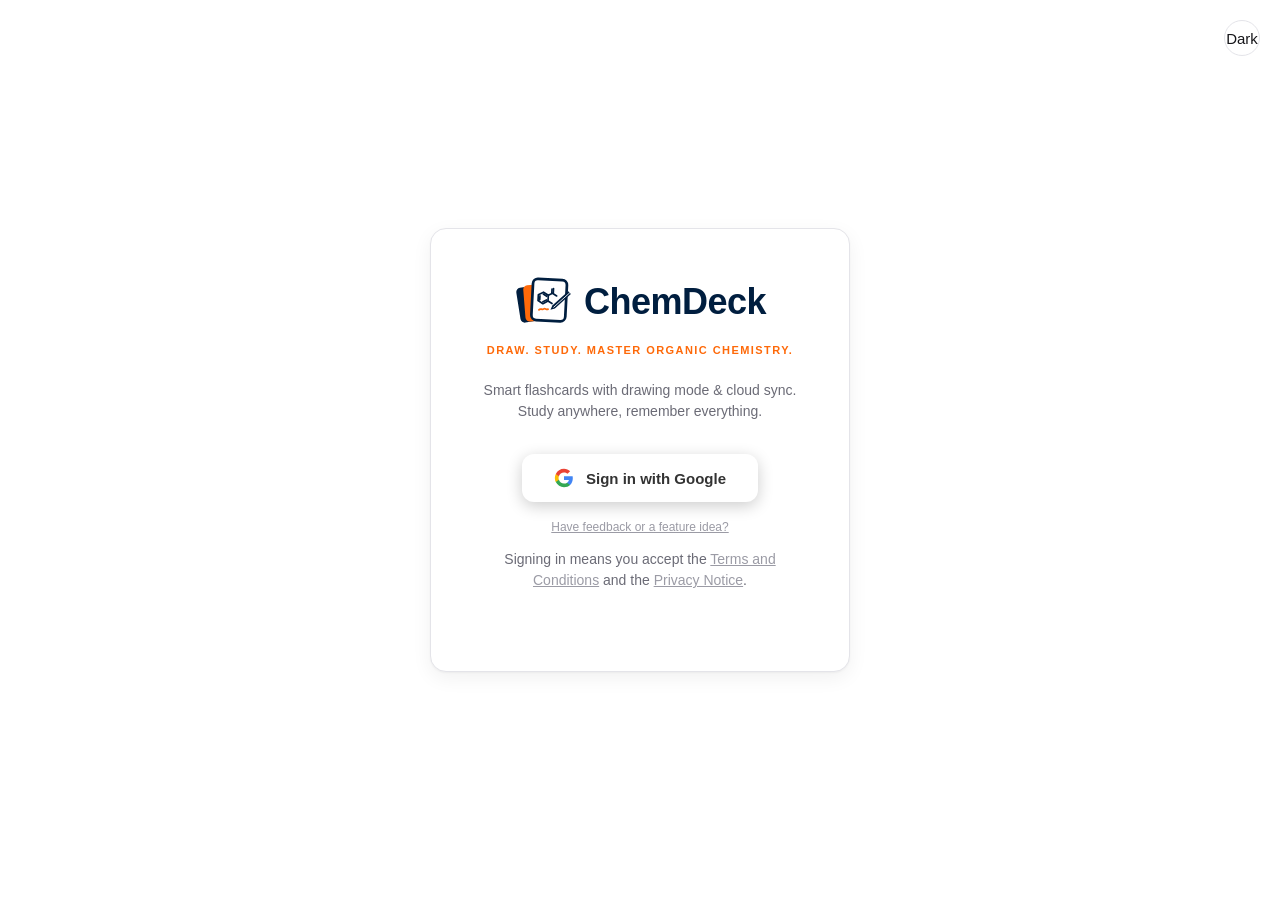
==== commit 7d276d9c: "Fit the logo molecule inside the card Comparing the mark against logo-full.png side by side showed t" ====
--- a/index.html
+++ b/index.html
@@ -9,9 +9,9 @@
     <meta http-equiv="Content-Security-Policy"
         content="default-src 'none'; script-src 'self' https://www.gstatic.com https://apis.google.com; style-src 'self' 'unsafe-inline' https://fonts.googleapis.com; font-src https://fonts.gstatic.com; img-src 'self' data: https://*.googleusercontent.com; connect-src 'self' https://*.googleapis.com https://securetoken.googleapis.com https://*.firebaseio.com wss://*.firebaseio.com; frame-src https://accounts.google.com https://*.firebaseapp.com; object-src 'none'; base-uri 'none'; form-action 'self'; worker-src 'none'; manifest-src 'none'; media-src 'none'; upgrade-insecure-requests" />
     <meta name="referrer" content="strict-origin-when-cross-origin" />
-    <link rel="icon" href="data:image/svg+xml,%3Csvg%20xmlns%3D%22http%3A%2F%2Fwww.w3.org%2F2000%2Fsvg%22%20viewBox%3D%220%203%20104%2086%22%3E%3Crect%20x%3D%229%22%20y%3D%2223%22%20width%3D%2247%22%20height%3D%2258%22%20rx%3D%227%22%20fill%3D%22%23001e3f%22%20transform%3D%22rotate%28-9%2032%2052%29%22%2F%3E%3Crect%20x%3D%2219%22%20y%3D%2220%22%20width%3D%2249%22%20height%3D%2260%22%20rx%3D%227%22%20fill%3D%22%23fe6909%22%20transform%3D%22rotate%28-4.5%2044%2050%29%22%2F%3E%3Cg%20transform%3D%22rotate%283%2060%2046%29%22%3E%3Crect%20x%3D%2232%22%20y%3D%2212%22%20width%3D%2256%22%20height%3D%2268%22%20rx%3D%228%22%20fill%3D%22%23ffffff%22%20stroke%3D%22%23001e3f%22%20stroke-width%3D%224.5%22%2F%3E%3Cg%20fill%3D%22none%22%20stroke%3D%22%23001e3f%22%20stroke-width%3D%223.1%22%20stroke-linecap%3D%22round%22%20stroke-linejoin%3D%22round%22%3E%3Cpolygon%20points%3D%2248%2C33%2059.26%2C39.5%2059.26%2C52.5%2048%2C59%2036.74%2C52.5%2036.74%2C39.5%22%2F%3E%3Cpath%20d%3D%22M40.14%2041.5V50.5%22%2F%3E%3Cpath%20d%3D%22M47.86%2036.84%2056%2041.54%22%2F%3E%3Cpath%20d%3D%22M56%2050.46%2047.86%2055.16%22%2F%3E%3Cpath%20d%3D%22M59.26%2052.5%2066%2056.4%22%2F%3E%3Cpath%20d%3D%22M59.26%2039.5%2067.5%2034.7%22%2F%3E%3Cpath%20d%3D%22M66.1%2034.7V25.5%22%2F%3E%3Cpath%20d%3D%22M68.9%2033.7V24.5%22%2F%3E%3Cpath%20d%3D%22M67.5%2034.7%2075.5%2039.3%22%2F%3E%3C%2Fg%3E%3Cpath%20d%3D%22M44%2069c4-6%207%202%2011-3l5%205c2-4%206-5%2010-4%22%20fill%3D%22none%22%20stroke%3D%22%23fe6909%22%20stroke-width%3D%223.4%22%20stroke-linecap%3D%22round%22%20stroke-linejoin%3D%22round%22%2F%3E%3Cpolygon%20points%3D%2271%2C63%2079.03%2C58.92%2098.43%2C31.42%2091.57%2C26.58%2072.17%2C54.08%22%20fill%3D%22%23001e3f%22%2F%3E%3Cpath%20d%3D%22M75.8%2056.6%2094.5%2030.1%22%20fill%3D%22none%22%20stroke%3D%22%23ffffff%22%20stroke-width%3D%221.8%22%20stroke-linecap%3D%22round%22%2F%3E%3C%2Fg%3E%3C%2Fsvg%3E" />
-    <link rel="icon" href="data:image/svg+xml,%3Csvg%20xmlns%3D%22http%3A%2F%2Fwww.w3.org%2F2000%2Fsvg%22%20viewBox%3D%220%203%20104%2086%22%3E%3Crect%20x%3D%229%22%20y%3D%2223%22%20width%3D%2247%22%20height%3D%2258%22%20rx%3D%227%22%20fill%3D%22%232a3f5c%22%20transform%3D%22rotate%28-9%2032%2052%29%22%2F%3E%3Crect%20x%3D%2219%22%20y%3D%2220%22%20width%3D%2249%22%20height%3D%2260%22%20rx%3D%227%22%20fill%3D%22%23ff7a1f%22%20transform%3D%22rotate%28-4.5%2044%2050%29%22%2F%3E%3Cg%20transform%3D%22rotate%283%2060%2046%29%22%3E%3Crect%20x%3D%2232%22%20y%3D%2212%22%20width%3D%2256%22%20height%3D%2268%22%20rx%3D%228%22%20fill%3D%22%2312171e%22%20stroke%3D%22%23e8eef6%22%20stroke-width%3D%224.5%22%2F%3E%3Cg%20fill%3D%22none%22%20stroke%3D%22%23e8eef6%22%20stroke-width%3D%223.1%22%20stroke-linecap%3D%22round%22%20stroke-linejoin%3D%22round%22%3E%3Cpolygon%20points%3D%2248%2C33%2059.26%2C39.5%2059.26%2C52.5%2048%2C59%2036.74%2C52.5%2036.74%2C39.5%22%2F%3E%3Cpath%20d%3D%22M40.14%2041.5V50.5%22%2F%3E%3Cpath%20d%3D%22M47.86%2036.84%2056%2041.54%22%2F%3E%3Cpath%20d%3D%22M56%2050.46%2047.86%2055.16%22%2F%3E%3Cpath%20d%3D%22M59.26%2052.5%2066%2056.4%22%2F%3E%3Cpath%20d%3D%22M59.26%2039.5%2067.5%2034.7%22%2F%3E%3Cpath%20d%3D%22M66.1%2034.7V25.5%22%2F%3E%3Cpath%20d%3D%22M68.9%2033.7V24.5%22%2F%3E%3Cpath%20d%3D%22M67.5%2034.7%2075.5%2039.3%22%2F%3E%3C%2Fg%3E%3Cpath%20d%3D%22M44%2069c4-6%207%202%2011-3l5%205c2-4%206-5%2010-4%22%20fill%3D%22none%22%20stroke%3D%22%23ff7a1f%22%20stroke-width%3D%223.4%22%20stroke-linecap%3D%22round%22%20stroke-linejoin%3D%22round%22%2F%3E%3Cpolygon%20points%3D%2271%2C63%2079.03%2C58.92%2098.43%2C31.42%2091.57%2C26.58%2072.17%2C54.08%22%20fill%3D%22%23e8eef6%22%2F%3E%3Cpath%20d%3D%22M75.8%2056.6%2094.5%2030.1%22%20fill%3D%22none%22%20stroke%3D%22%2312171e%22%20stroke-width%3D%221.8%22%20stroke-linecap%3D%22round%22%2F%3E%3C%2Fg%3E%3C%2Fsvg%3E" media="(prefers-color-scheme: dark)" />
-    <link rel="apple-touch-icon" href="data:image/svg+xml,%3Csvg%20xmlns%3D%22http%3A%2F%2Fwww.w3.org%2F2000%2Fsvg%22%20viewBox%3D%220%203%20104%2086%22%3E%3Crect%20x%3D%229%22%20y%3D%2223%22%20width%3D%2247%22%20height%3D%2258%22%20rx%3D%227%22%20fill%3D%22%23001e3f%22%20transform%3D%22rotate%28-9%2032%2052%29%22%2F%3E%3Crect%20x%3D%2219%22%20y%3D%2220%22%20width%3D%2249%22%20height%3D%2260%22%20rx%3D%227%22%20fill%3D%22%23fe6909%22%20transform%3D%22rotate%28-4.5%2044%2050%29%22%2F%3E%3Cg%20transform%3D%22rotate%283%2060%2046%29%22%3E%3Crect%20x%3D%2232%22%20y%3D%2212%22%20width%3D%2256%22%20height%3D%2268%22%20rx%3D%228%22%20fill%3D%22%23ffffff%22%20stroke%3D%22%23001e3f%22%20stroke-width%3D%224.5%22%2F%3E%3Cg%20fill%3D%22none%22%20stroke%3D%22%23001e3f%22%20stroke-width%3D%223.1%22%20stroke-linecap%3D%22round%22%20stroke-linejoin%3D%22round%22%3E%3Cpolygon%20points%3D%2248%2C33%2059.26%2C39.5%2059.26%2C52.5%2048%2C59%2036.74%2C52.5%2036.74%2C39.5%22%2F%3E%3Cpath%20d%3D%22M40.14%2041.5V50.5%22%2F%3E%3Cpath%20d%3D%22M47.86%2036.84%2056%2041.54%22%2F%3E%3Cpath%20d%3D%22M56%2050.46%2047.86%2055.16%22%2F%3E%3Cpath%20d%3D%22M59.26%2052.5%2066%2056.4%22%2F%3E%3Cpath%20d%3D%22M59.26%2039.5%2067.5%2034.7%22%2F%3E%3Cpath%20d%3D%22M66.1%2034.7V25.5%22%2F%3E%3Cpath%20d%3D%22M68.9%2033.7V24.5%22%2F%3E%3Cpath%20d%3D%22M67.5%2034.7%2075.5%2039.3%22%2F%3E%3C%2Fg%3E%3Cpath%20d%3D%22M44%2069c4-6%207%202%2011-3l5%205c2-4%206-5%2010-4%22%20fill%3D%22none%22%20stroke%3D%22%23fe6909%22%20stroke-width%3D%223.4%22%20stroke-linecap%3D%22round%22%20stroke-linejoin%3D%22round%22%2F%3E%3Cpolygon%20points%3D%2271%2C63%2079.03%2C58.92%2098.43%2C31.42%2091.57%2C26.58%2072.17%2C54.08%22%20fill%3D%22%23001e3f%22%2F%3E%3Cpath%20d%3D%22M75.8%2056.6%2094.5%2030.1%22%20fill%3D%22none%22%20stroke%3D%22%23ffffff%22%20stroke-width%3D%221.8%22%20stroke-linecap%3D%22round%22%2F%3E%3C%2Fg%3E%3C%2Fsvg%3E" />
+    <link rel="icon" href="data:image/svg+xml,%3Csvg%20xmlns%3D%22http%3A%2F%2Fwww.w3.org%2F2000%2Fsvg%22%20viewBox%3D%221%204%2099%2084%22%3E%3Crect%20x%3D%229%22%20y%3D%2223%22%20width%3D%2247%22%20height%3D%2258%22%20rx%3D%227%22%20fill%3D%22%23001e3f%22%20transform%3D%22rotate%28-9%2032%2052%29%22%2F%3E%3Crect%20x%3D%2219%22%20y%3D%2220%22%20width%3D%2249%22%20height%3D%2260%22%20rx%3D%227%22%20fill%3D%22%23fe6909%22%20transform%3D%22rotate%28-4.5%2044%2050%29%22%2F%3E%3Cg%20transform%3D%22rotate%283%2060%2046%29%22%3E%3Crect%20x%3D%2232%22%20y%3D%2212%22%20width%3D%2256%22%20height%3D%2268%22%20rx%3D%228%22%20fill%3D%22%23ffffff%22%20stroke%3D%22%23001e3f%22%20stroke-width%3D%224.5%22%2F%3E%3Cg%20fill%3D%22none%22%20stroke%3D%22%23001e3f%22%20stroke-width%3D%222.8%22%20stroke-linecap%3D%22round%22%20stroke-linejoin%3D%22round%22%3E%3Cpolygon%20points%3D%2250%2C33.5%2058.23%2C38.25%2058.23%2C47.75%2050%2C52.5%2041.77%2C47.75%2041.77%2C38.25%22%2F%3E%3Cpath%20d%3D%22M44.47%2039.65V46.35%22%2F%3E%3Cpath%20d%3D%22M49.86%2036.54%2055.67%2039.89%22%2F%3E%3Cpath%20d%3D%22M55.67%2046.11%2049.86%2049.46%22%2F%3E%3Cpath%20d%3D%22M58.23%2047.75%2065%2051.5%22%2F%3E%3Cpath%20d%3D%22M58.23%2038.25%2065%2034.5%22%2F%3E%3Cpath%20d%3D%22M63.8%2034.5V27.5%22%2F%3E%3Cpath%20d%3D%22M66.2%2033.6V26.6%22%2F%3E%3Cpath%20d%3D%22M65%2034.5%2072%2038.5%22%2F%3E%3C%2Fg%3E%3Cpath%20d%3D%22M44%2063c3-4%205%201%208-2%202-2%204%202%207%200%22%20fill%3D%22none%22%20stroke%3D%22%23fe6909%22%20stroke-width%3D%222.9%22%20stroke-linecap%3D%22round%22%20stroke-linejoin%3D%22round%22%2F%3E%3Cpolygon%20points%3D%2263%2C62%2070.21%2C59.31%2095.26%2C34.26%2090.74%2C29.74%2065.69%2C54.79%22%20fill%3D%22%23001e3f%22%2F%3E%3Cpath%20d%3D%22M68.2%2057.3%2093%2032.5%22%20fill%3D%22none%22%20stroke%3D%22%23ffffff%22%20stroke-width%3D%221.4%22%20stroke-linecap%3D%22round%22%2F%3E%3C%2Fg%3E%3C%2Fsvg%3E" />
+    <link rel="icon" href="data:image/svg+xml,%3Csvg%20xmlns%3D%22http%3A%2F%2Fwww.w3.org%2F2000%2Fsvg%22%20viewBox%3D%221%204%2099%2084%22%3E%3Crect%20x%3D%229%22%20y%3D%2223%22%20width%3D%2247%22%20height%3D%2258%22%20rx%3D%227%22%20fill%3D%22%232a3f5c%22%20transform%3D%22rotate%28-9%2032%2052%29%22%2F%3E%3Crect%20x%3D%2219%22%20y%3D%2220%22%20width%3D%2249%22%20height%3D%2260%22%20rx%3D%227%22%20fill%3D%22%23ff7a1f%22%20transform%3D%22rotate%28-4.5%2044%2050%29%22%2F%3E%3Cg%20transform%3D%22rotate%283%2060%2046%29%22%3E%3Crect%20x%3D%2232%22%20y%3D%2212%22%20width%3D%2256%22%20height%3D%2268%22%20rx%3D%228%22%20fill%3D%22%2312171e%22%20stroke%3D%22%23e8eef6%22%20stroke-width%3D%224.5%22%2F%3E%3Cg%20fill%3D%22none%22%20stroke%3D%22%23e8eef6%22%20stroke-width%3D%222.8%22%20stroke-linecap%3D%22round%22%20stroke-linejoin%3D%22round%22%3E%3Cpolygon%20points%3D%2250%2C33.5%2058.23%2C38.25%2058.23%2C47.75%2050%2C52.5%2041.77%2C47.75%2041.77%2C38.25%22%2F%3E%3Cpath%20d%3D%22M44.47%2039.65V46.35%22%2F%3E%3Cpath%20d%3D%22M49.86%2036.54%2055.67%2039.89%22%2F%3E%3Cpath%20d%3D%22M55.67%2046.11%2049.86%2049.46%22%2F%3E%3Cpath%20d%3D%22M58.23%2047.75%2065%2051.5%22%2F%3E%3Cpath%20d%3D%22M58.23%2038.25%2065%2034.5%22%2F%3E%3Cpath%20d%3D%22M63.8%2034.5V27.5%22%2F%3E%3Cpath%20d%3D%22M66.2%2033.6V26.6%22%2F%3E%3Cpath%20d%3D%22M65%2034.5%2072%2038.5%22%2F%3E%3C%2Fg%3E%3Cpath%20d%3D%22M44%2063c3-4%205%201%208-2%202-2%204%202%207%200%22%20fill%3D%22none%22%20stroke%3D%22%23ff7a1f%22%20stroke-width%3D%222.9%22%20stroke-linecap%3D%22round%22%20stroke-linejoin%3D%22round%22%2F%3E%3Cpolygon%20points%3D%2263%2C62%2070.21%2C59.31%2095.26%2C34.26%2090.74%2C29.74%2065.69%2C54.79%22%20fill%3D%22%23e8eef6%22%2F%3E%3Cpath%20d%3D%22M68.2%2057.3%2093%2032.5%22%20fill%3D%22none%22%20stroke%3D%22%2312171e%22%20stroke-width%3D%221.4%22%20stroke-linecap%3D%22round%22%2F%3E%3C%2Fg%3E%3C%2Fsvg%3E" media="(prefers-color-scheme: dark)" />
+    <link rel="apple-touch-icon" href="data:image/svg+xml,%3Csvg%20xmlns%3D%22http%3A%2F%2Fwww.w3.org%2F2000%2Fsvg%22%20viewBox%3D%221%204%2099%2084%22%3E%3Crect%20x%3D%229%22%20y%3D%2223%22%20width%3D%2247%22%20height%3D%2258%22%20rx%3D%227%22%20fill%3D%22%23001e3f%22%20transform%3D%22rotate%28-9%2032%2052%29%22%2F%3E%3Crect%20x%3D%2219%22%20y%3D%2220%22%20width%3D%2249%22%20height%3D%2260%22%20rx%3D%227%22%20fill%3D%22%23fe6909%22%20transform%3D%22rotate%28-4.5%2044%2050%29%22%2F%3E%3Cg%20transform%3D%22rotate%283%2060%2046%29%22%3E%3Crect%20x%3D%2232%22%20y%3D%2212%22%20width%3D%2256%22%20height%3D%2268%22%20rx%3D%228%22%20fill%3D%22%23ffffff%22%20stroke%3D%22%23001e3f%22%20stroke-width%3D%224.5%22%2F%3E%3Cg%20fill%3D%22none%22%20stroke%3D%22%23001e3f%22%20stroke-width%3D%222.8%22%20stroke-linecap%3D%22round%22%20stroke-linejoin%3D%22round%22%3E%3Cpolygon%20points%3D%2250%2C33.5%2058.23%2C38.25%2058.23%2C47.75%2050%2C52.5%2041.77%2C47.75%2041.77%2C38.25%22%2F%3E%3Cpath%20d%3D%22M44.47%2039.65V46.35%22%2F%3E%3Cpath%20d%3D%22M49.86%2036.54%2055.67%2039.89%22%2F%3E%3Cpath%20d%3D%22M55.67%2046.11%2049.86%2049.46%22%2F%3E%3Cpath%20d%3D%22M58.23%2047.75%2065%2051.5%22%2F%3E%3Cpath%20d%3D%22M58.23%2038.25%2065%2034.5%22%2F%3E%3Cpath%20d%3D%22M63.8%2034.5V27.5%22%2F%3E%3Cpath%20d%3D%22M66.2%2033.6V26.6%22%2F%3E%3Cpath%20d%3D%22M65%2034.5%2072%2038.5%22%2F%3E%3C%2Fg%3E%3Cpath%20d%3D%22M44%2063c3-4%205%201%208-2%202-2%204%202%207%200%22%20fill%3D%22none%22%20stroke%3D%22%23fe6909%22%20stroke-width%3D%222.9%22%20stroke-linecap%3D%22round%22%20stroke-linejoin%3D%22round%22%2F%3E%3Cpolygon%20points%3D%2263%2C62%2070.21%2C59.31%2095.26%2C34.26%2090.74%2C29.74%2065.69%2C54.79%22%20fill%3D%22%23001e3f%22%2F%3E%3Cpath%20d%3D%22M68.2%2057.3%2093%2032.5%22%20fill%3D%22none%22%20stroke%3D%22%23ffffff%22%20stroke-width%3D%221.4%22%20stroke-linecap%3D%22round%22%2F%3E%3C%2Fg%3E%3C%2Fsvg%3E" />
     <script src="theme-init.js"></script>
     <link rel="preconnect" href="https://fonts.googleapis.com" />
     <link rel="preconnect" href="https://fonts.gstatic.com" crossorigin />
@@ -24,7 +24,7 @@
 <body>
 
     <svg class="brand-sprite" width="0" height="0" aria-hidden="true" focusable="false">
-        <symbol id="cd-mark" viewBox="0 3 104 86"><rect x="9" y="23" width="47" height="58" rx="7" fill="var(--mark-back)" transform="rotate(-9 32 52)"/><rect x="19" y="20" width="49" height="60" rx="7" fill="var(--accent-2)" transform="rotate(-4.5 44 50)"/><g transform="rotate(3 60 46)"><rect x="32" y="12" width="56" height="68" rx="8" fill="var(--mark-card)" stroke="var(--mark-ink)" stroke-width="4.5"/><g fill="none" stroke="var(--mark-ink)" stroke-width="3.1" stroke-linecap="round" stroke-linejoin="round"><polygon points="48,33 59.26,39.5 59.26,52.5 48,59 36.74,52.5 36.74,39.5"/><path d="M40.14 41.5V50.5"/><path d="M47.86 36.84 56 41.54"/><path d="M56 50.46 47.86 55.16"/><path d="M59.26 52.5 66 56.4"/><path d="M59.26 39.5 67.5 34.7"/><path d="M66.1 34.7V25.5"/><path d="M68.9 33.7V24.5"/><path d="M67.5 34.7 75.5 39.3"/></g><path d="M44 69c4-6 7 2 11-3l5 5c2-4 6-5 10-4" fill="none" stroke="var(--accent-2)" stroke-width="3.4" stroke-linecap="round" stroke-linejoin="round"/><polygon points="71,63 79.03,58.92 98.43,31.42 91.57,26.58 72.17,54.08" fill="var(--mark-ink)"/><path d="M75.8 56.6 94.5 30.1" fill="none" stroke="var(--mark-card)" stroke-width="1.8" stroke-linecap="round"/></g></symbol>
+        <symbol id="cd-mark" viewBox="1 4 99 84"><rect x="9" y="23" width="47" height="58" rx="7" fill="var(--mark-back)" transform="rotate(-9 32 52)"/><rect x="19" y="20" width="49" height="60" rx="7" fill="var(--accent-2)" transform="rotate(-4.5 44 50)"/><g transform="rotate(3 60 46)"><rect x="32" y="12" width="56" height="68" rx="8" fill="var(--mark-card)" stroke="var(--mark-ink)" stroke-width="4.5"/><g fill="none" stroke="var(--mark-ink)" stroke-width="2.8" stroke-linecap="round" stroke-linejoin="round"><polygon points="50,33.5 58.23,38.25 58.23,47.75 50,52.5 41.77,47.75 41.77,38.25"/><path d="M44.47 39.65V46.35"/><path d="M49.86 36.54 55.67 39.89"/><path d="M55.67 46.11 49.86 49.46"/><path d="M58.23 47.75 65 51.5"/><path d="M58.23 38.25 65 34.5"/><path d="M63.8 34.5V27.5"/><path d="M66.2 33.6V26.6"/><path d="M65 34.5 72 38.5"/></g><path d="M44 63c3-4 5 1 8-2 2-2 4 2 7 0" fill="none" stroke="var(--accent-2)" stroke-width="2.9" stroke-linecap="round" stroke-linejoin="round"/><polygon points="63,62 70.21,59.31 95.26,34.26 90.74,29.74 65.69,54.79" fill="var(--mark-ink)"/><path d="M68.2 57.3 93 32.5" fill="none" stroke="var(--mark-card)" stroke-width="1.4" stroke-linecap="round"/></g></symbol>
     </svg>
 
     <div id="maintenance-screen" class="maintenance-screen">
@@ -32,7 +32,7 @@
         <polygon points="100,50 75,93.3 25,93.3 0,50 25,6.7 75,6.7" />
     </svg>
         <div class="maintenance-header brand-lockup">
-            <svg class="header-logo" viewBox="0 3 104 86" aria-hidden="true"><use href="#cd-mark" /></svg>
+            <svg class="header-logo" viewBox="1 4 99 84" aria-hidden="true"><use href="#cd-mark" /></svg>
             <span class="logo-text">ChemDeck</span>
         </div>
         <div class="maintenance-content">
@@ -48,7 +48,7 @@
         aria-labelledby="cookie-consent-title">
         <div class="consent-card">
             <div class="brand-lockup consent-brand">
-                <svg class="header-logo" viewBox="0 3 104 86" aria-hidden="true"><use href="#cd-mark" /></svg>
+                <svg class="header-logo" viewBox="1 4 99 84" aria-hidden="true"><use href="#cd-mark" /></svg>
                 <span class="logo-text">ChemDeck</span>
             </div>
             <span class="consent-eyebrow">Before you start</span>
@@ -73,7 +73,7 @@
     <div class="consent-overlay" id="consent-gate" role="dialog" aria-modal="true" aria-labelledby="consent-gate-title">
         <div class="consent-card">
             <div class="brand-lockup consent-brand">
-                <svg class="header-logo" viewBox="0 3 104 86" aria-hidden="true"><use href="#cd-mark" /></svg>
+                <svg class="header-logo" viewBox="1 4 99 84" aria-hidden="true"><use href="#cd-mark" /></svg>
                 <span class="logo-text">ChemDeck</span>
             </div>
             <span class="consent-eyebrow">Confirm it is you</span>
@@ -111,7 +111,7 @@
         <button class="theme-toggle-login" id="theme-toggle-login" title="Toggle dark mode">Dark</button>
         <div class="login-card">
             <div class="brand-lockup login-brand">
-                <svg class="header-logo" viewBox="0 3 104 86" aria-hidden="true"><use href="#cd-mark" /></svg>
+                <svg class="header-logo" viewBox="1 4 99 84" aria-hidden="true"><use href="#cd-mark" /></svg>
                 <span class="logo-text">ChemDeck</span>
             </div>
             <p class="login-tagline">Draw. Study. Master organic chemistry.</p>
@@ -145,7 +145,7 @@
                         <path d="M3 6h18M3 12h18M3 18h18" />
                     </svg>
                 </button>
-                <svg class="header-logo" viewBox="0 3 104 86" aria-hidden="true"><use href="#cd-mark" /></svg>
+                <svg class="header-logo" viewBox="1 4 99 84" aria-hidden="true"><use href="#cd-mark" /></svg>
                 <span class="logo-text">ChemDeck</span>
             </div>
             <div class="header-right">
--- a/style.css
+++ b/style.css
@@ -194,7 +194,7 @@
 
         .login-brand .header-logo {
             height: 51px;
-            width: 62px;
+            width: 60px;
         }
 
         .login-brand .logo-text {
@@ -396,7 +396,7 @@
 
         .header-logo {
             height: 30px;
-            width: 36px;
+            width: 35px;
             display: block;
             color: var(--accent);
             flex-shrink: 0;
@@ -1779,7 +1779,7 @@
 
             .header-logo {
                 height: 25px;
-                width: 30px;
+                width: 29px;
             }
 
             .header-right {
@@ -1887,7 +1887,7 @@
 
             .login-brand .header-logo {
                 height: 41px;
-                width: 50px;
+                width: 48px;
             }
 
             .login-brand .logo-text {
